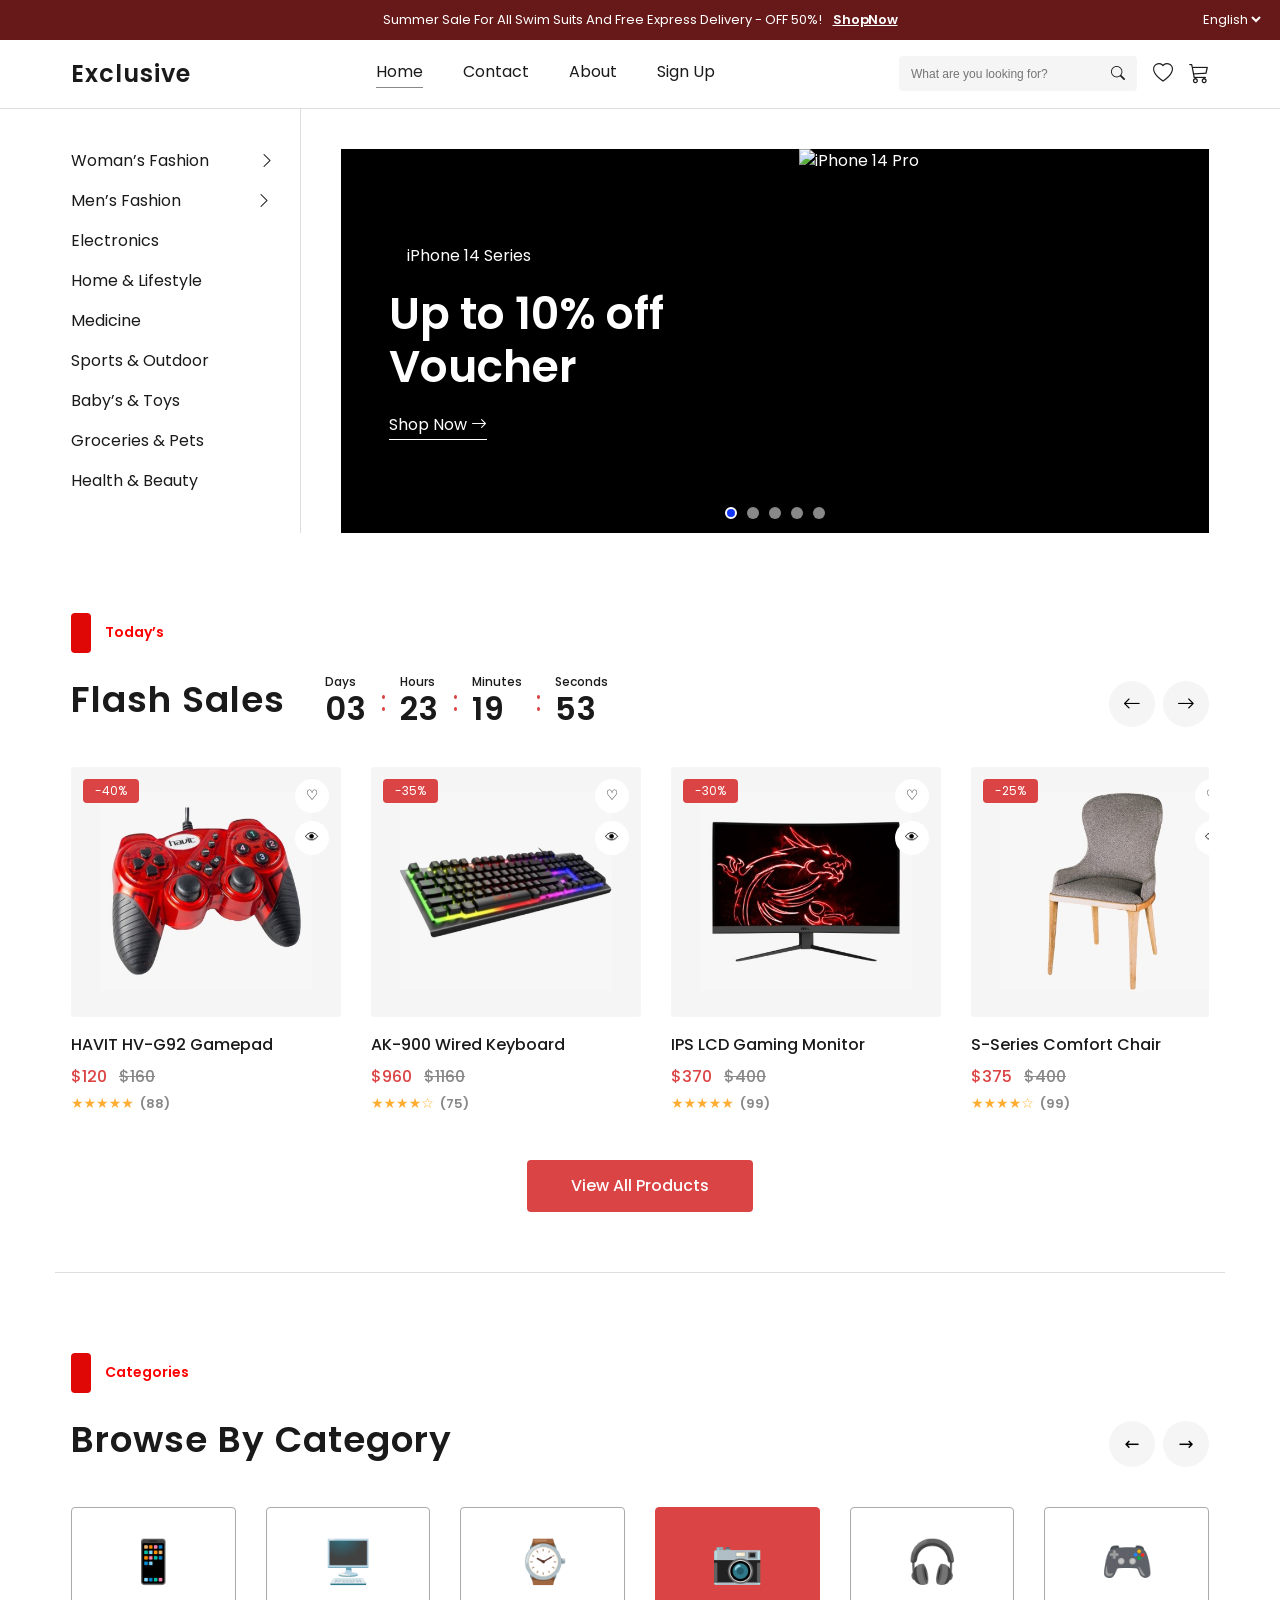
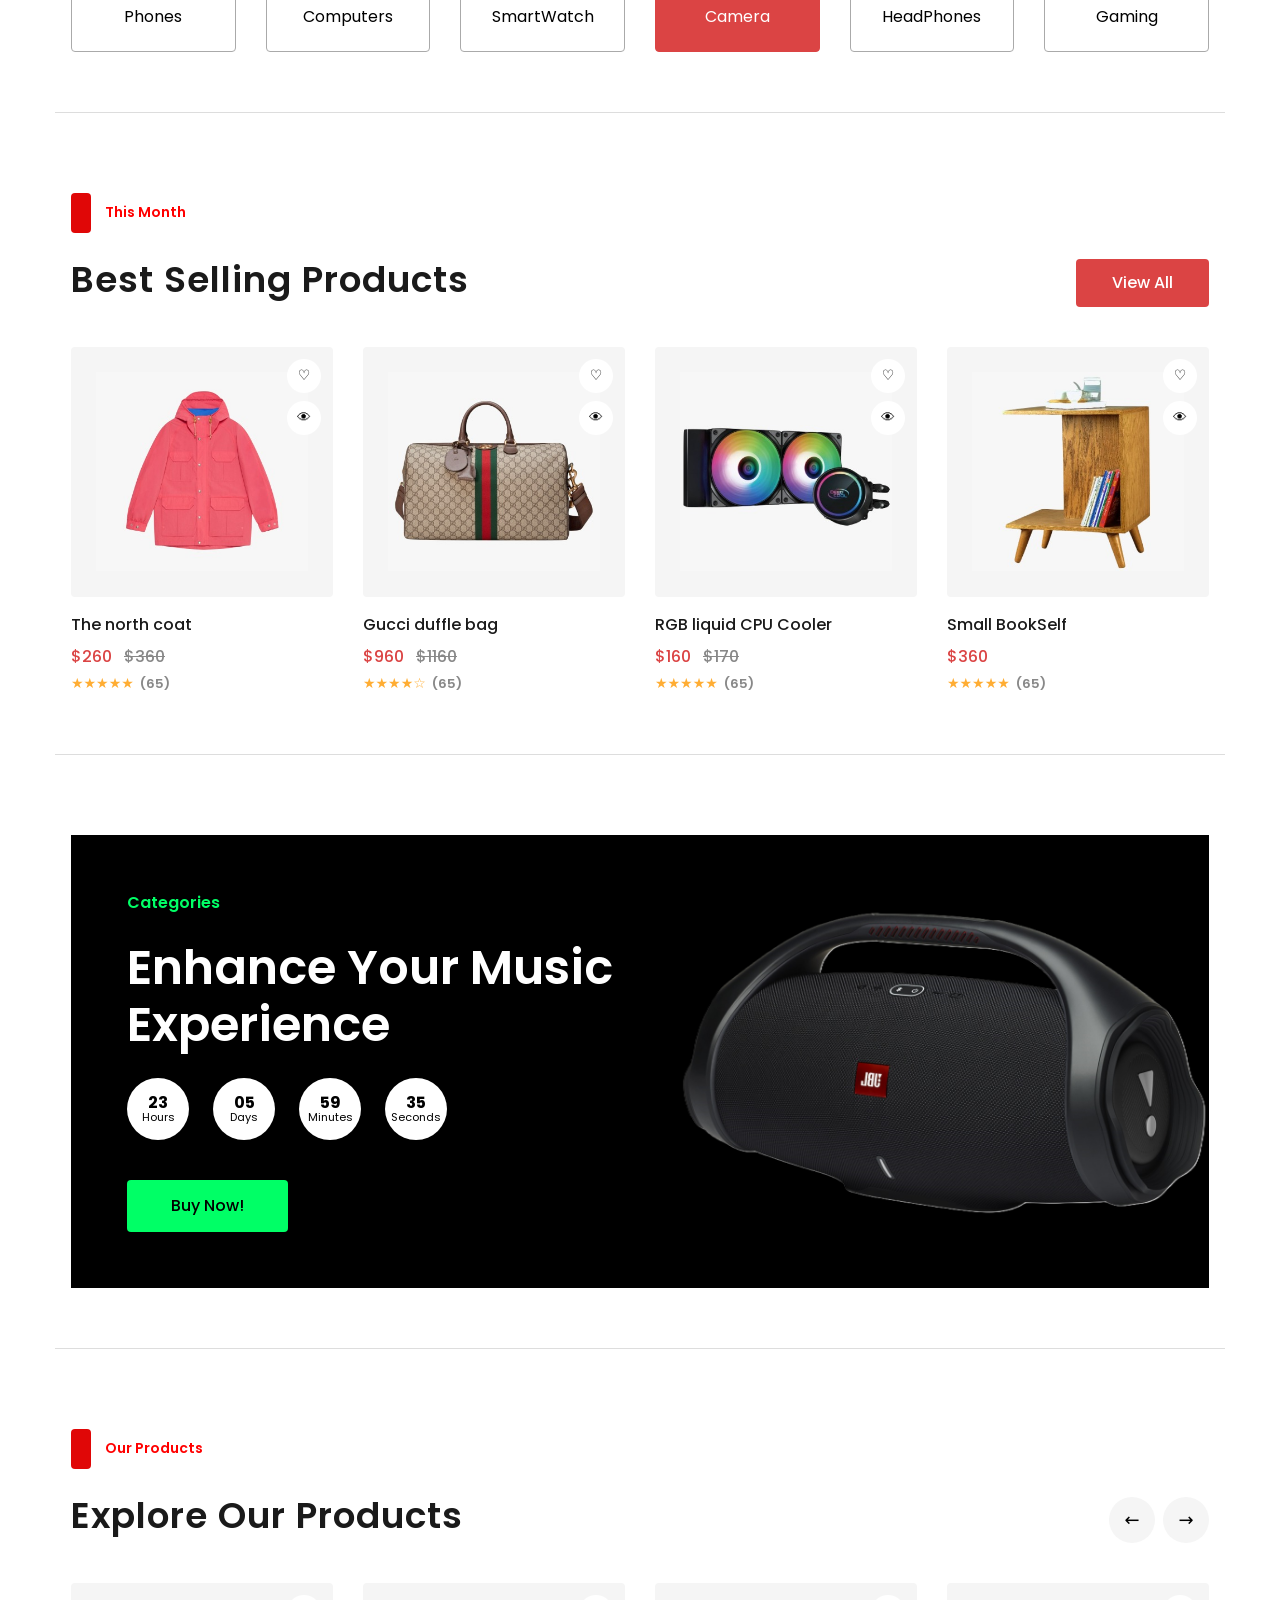
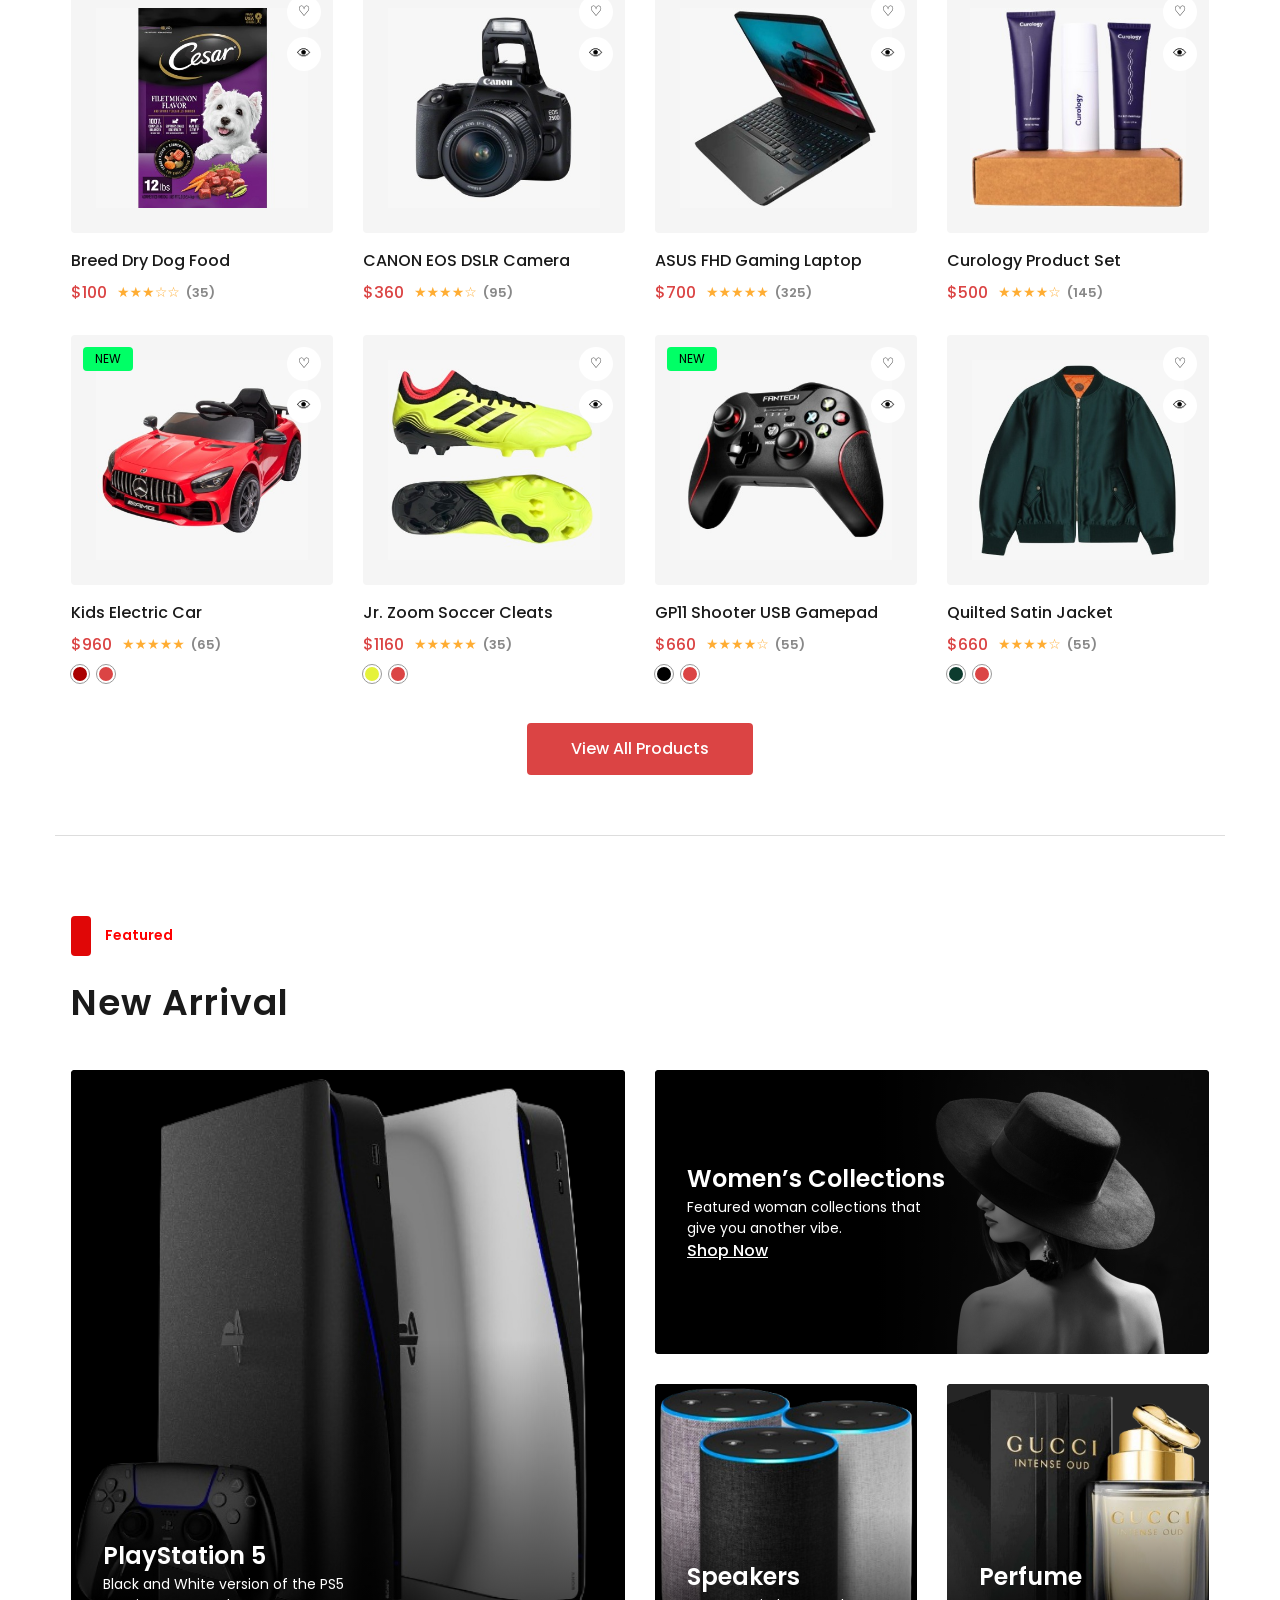
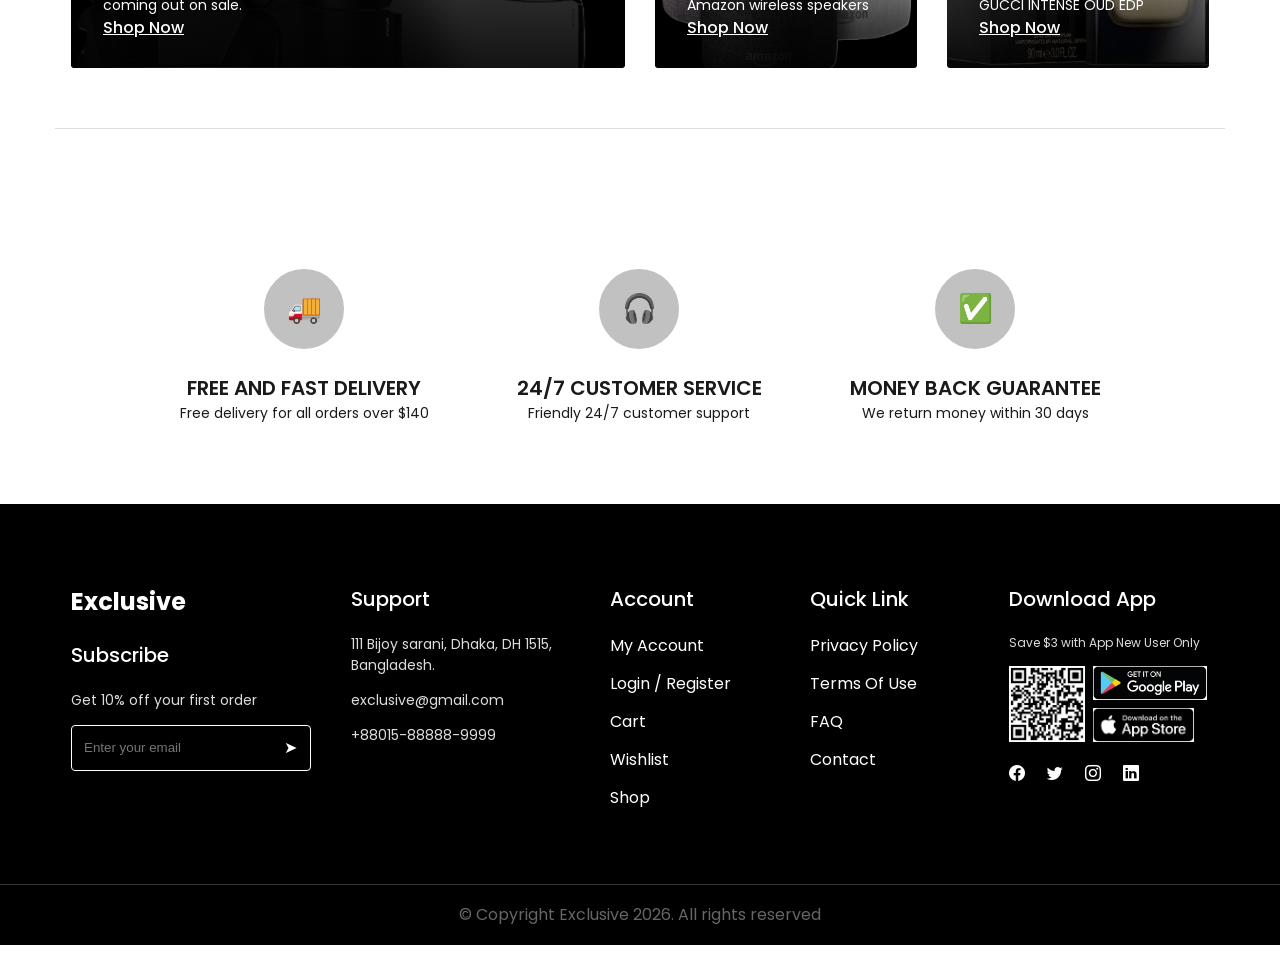
==== figma.html @ 84c93892 "Add Figma website" ====
<!DOCTYPE html>
<html lang="en">
<head>
  <meta charset="UTF-8">
  <meta name="viewport" content="width=device-width, initial-scale=1">
  <title>Exclusive | Home</title>
  <link rel="preconnect" href="https://fonts.googleapis.com">
  <link href="https://fonts.googleapis.com/css2?family=Poppins:wght@400;500;600&display=swap" rel="stylesheet">
  <link rel="stylesheet" href="figma.css">
  
</head>
<body>

  <!-- Top bar -->
  <div class="topbar">
    <p>Summer Sale For All Swim Suits And Free Express Delivery - OFF 50%! <a href="#">Shop Now</a></p>
    <select aria-label="Language"><option>English</option><option>French</option></select>
  </div>

  <!-- Header -->
  <header class="header">
    <div class="container header_inner">
      <a href="#" class="logo">Exclusive</a>
      <button class="menu-btn" id="menuBtn" aria-label="Toggle menu" aria-expanded="false">☰</button>
      <nav class="nav" id="nav">
        <a href="#" class="active">Home</a>
        <a href="#">Contact</a>
        <a href="#">About</a>
        <a href="figmasign.html">Sign Up</a>
      </nav>
      <div class="header-tools">
        <form class="search" onsubmit="return false">
          <input type="text" placeholder="What are you looking for?" aria-label="Search">
          <i class="bi bi-search search_button"></i>
        </form>
        <a href="#" aria-label="Wishlist"><i class="bi bi-heart bit"></i></a>
        <a href="#" aria-label="Cart"><i class="bi bi-cart3"></i></a>
      </div>
    </div>
  </header>

  <main>
    <!-- Hero -->
    <section class="container hero">
      <ul class="side-cats">
        <li><a href="#" class="woman"> 
            <div class="woman_t">Woman’s Fashion</div>
            <i class="bi bi-chevron-right woman_icon"></i>
        </a></li>
        <li><a href="#" class="man"> 
            <div class="man_t">Men’s Fashion</div>
            <i class="bi bi-chevron-right man_icon"></i>
        </a></li>
        <li><a href="#">Electronics</a></li>
        <li><a href="#">Home &amp; Lifestyle</a></li>
        <li><a href="#">Medicine</a></li>
        <li><a href="#">Sports &amp; Outdoor</a></li>
        <li><a href="#">Baby’s &amp; Toys</a></li>
        <li><a href="#">Groceries &amp; Pets</a></li>
        <li><a href="#">Health &amp; Beauty</a></li>
      </ul>
      <div class="banner">
        <div class="banner-text">
          <p class="banner-brand">
            <img class="apple" src="uberapples.jpg" alt=""> iPhone 14 Series
        </p>
          <h1>Up to 10% off Voucher</h1>
          <a href="#" class="link-arrow">Shop Now 
            <i class="bi bi-arrow-right"></i>
          </a>
        </div>
        <img class="banner-img" src="14pro.png" alt="iPhone 14 Pro">
        <div class="dots" id="dots"><span class="on"></span><span></span><span></span><span></span><span></span></div>
      </div>
    </section>

    <!-- Flash sales -->
    <section class="container section">
      <div class="label"><i></i>Today’s</div>
      <div class="section-head">
        <h2>Flash Sales</h2>
        <div class="timer" id="timer">
          <div><small>Days</small><b id="d">03</b></div><span>:</span>
          <div><small>Hours</small><b id="h">23</b></div><span>:</span>
          <div><small>Minutes</small><b id="m">19</b></div><span>:</span>
          <div><small>Seconds</small><b id="s">56</b></div>
        </div>
        <div class="arrows">
            <button class="arrow" data-scroll="flash" data-dir="-1" aria-label="Previous"><i class="bi bi-arrow-left"></i></button>
            <button class="arrow" data-scroll="flash" data-dir="1" aria-label="Next"><i class="bi bi-arrow-right"></i></button>
        </div>
      </div>
      <div class="row-scroll" id="flash"></div>
      <div class="center"><a href="#" class="btn">View All Products</a></div>
    </section>

    <!-- Categories -->
    <section class="container section">
      <div class="label"><i></i>Categories</div>
      <div class="section-head">
        <h2>Browse By Category</h2>
        <div class="arrows"><button class="arrow" aria-label="Previous">←</button><button class="arrow" aria-label="Next">→</button></div>
      </div>
      <div class="cats" id="cats"></div>
    </section>

    <!-- Best selling -->
    <section class="container section">
      <div class="label"><i></i>This Month</div>
      <div class="section-head">
        <h2>Best Selling Products</h2>
        <a href="#" class="btn small">View All</a>
      </div>
      <div class="grid4" id="best"></div>
    </section>

    <!-- Music banner -->
    <section class="container section">
      <div class="music">
        <div>
          <p class="green">Categories</p>
          <h2>Enhance Your Music Experience</h2>
          <div class="count" id="mcount">
            <div><b>23</b><small>Hours</small></div>
            <div><b>05</b><small>Days</small></div>
            <div><b>59</b><small>Minutes</small></div>
            <div><b>35</b><small>Seconds</small></div>
          </div>
          <a href="#" class="btn green-btn">Buy Now!</a>
        </div>
        <img class="music-img" src="assets/jbl.png" alt="JBL speaker">
      </div>
    </section>

    <!-- Explore -->
    <section class="container section">
      <div class="label"><i></i>Our Products</div>
      <div class="section-head">
        <h2>Explore Our Products</h2>
        <div class="arrows"><button class="arrow" aria-label="Previous">←</button><button class="arrow" aria-label="Next">→</button></div>
      </div>
      <div class="grid4" id="explore"></div>
      <div class="center"><a href="#" class="btn">View All Products</a></div>
    </section>

    <!-- New arrival -->
    <section class="container section">
      <div class="label"><i></i>Featured</div>
      <div class="section-head"><h2>New Arrival</h2></div>
      <div class="arrival">
        <article class="tile big"><img src="assets/ps4.png" alt=""><div><h3>PlayStation 5</h3><p>Black and White version of the PS5 coming out on sale.</p><a href="#">Shop Now</a></div></article>
        <article class="tile wide"><img src="assets/woman.png" alt=""><div><h3>Women’s Collections</h3><p>Featured woman collections that give you another vibe.</p><a href="#">Shop Now</a></div></article>
        <article class="tile"><img src="assets/speakers.png" alt=""><div><h3>Speakers</h3><p>Amazon wireless speakers</p><a href="#">Shop Now</a></div></article>
        <article class="tile"><img src="assets/perf.png" alt=""><div><h3>Perfume</h3><p>GUCCI INTENSE OUD EDP</p><a href="#">Shop Now</a></div></article>
      </div>
    </section>

    <!-- Services -->
    <section class="container services">
      <div><span>🚚</span><h4>FREE AND FAST DELIVERY</h4><p>Free delivery for all orders over $140</p></div>
      <div><span>🎧</span><h4>24/7 CUSTOMER SERVICE</h4><p>Friendly 24/7 customer support</p></div>
      <div><span>✅</span><h4>MONEY BACK GUARANTEE</h4><p>We return money within 30 days</p></div>
    </section>
  </main>

  <!-- Footer -->
  <footer class="footer">
    <div class="container foot-grid">
      <div>
        <h3>Exclusive</h3>
        <h4>Subscribe</h4><p class="muted">Get 10% off your first order</p>
        <form onsubmit="return false" class="sub"><input type="email" placeholder="Enter your email" aria-label="Email"><button aria-label="Subscribe">➤</button></form></div>
      <div><h4>Support</h4><p class="muted">111 Bijoy sarani, Dhaka, DH 1515, Bangladesh.</p><p class="muted">exclusive@gmail.com</p><p class="muted">+88015-88888-9999</p></div>
      <div><h4>Account</h4><a href="#">My Account</a><a href="#">Login / Register</a><a href="#">Cart</a><a href="#">Wishlist</a><a href="#">Shop</a></div>
      <div><h4>Quick Link</h4><a href="#">Privacy Policy</a><a href="#">Terms Of Use</a><a href="#">FAQ</a><a href="#">Contact</a></div>
      <div>
        <h4>Download App</h4><p class="muted tiny">Save $3 with App New User Only</p>
        <div class="apps">
          <img src="assets/qrcode.png" alt="QR code">
        <div>
          <img src="assets/google.png" alt="Get it on Google Play">
          <img src="assets/apple.png" alt="Download on the App Store">
        </div>
      </div> 
      <div class="social"><a href="#" aria-label="Facebook"><i class="bi bi-facebook"></i></a>
        <a href="#" aria-label="Twitter"><i class="bi bi-twitter"></i></a>
        <a href="#" aria-label="Instagram"><i class="bi bi-instagram"></i></a>
        <a href="#" aria-label="LinkedIn"><i class="bi bi-linkedin"></i></a></div></div>
    </div>
    <p class="copy">© Copyright Exclusive 2026. All rights reserved</p>
  </footer>

  <script src="figma.js"></script>
</body>
</html>
---- figma.css ----
@import url("https://cdn.jsdelivr.net/npm/bootstrap-icons@1.13.1/font/bootstrap-icons.min.css");

:root {
  --red: #db4444;
  --black: #000;
  --text: #1a1a1a;
  --grey: #f5f5f5;
  --green: #00ff66;
  --max: 1170px;
}
* { box-sizing: border-box; margin: 0; padding: 0; }
body { font-family: "Poppins", system-ui, sans-serif; 
    color: var(--text); 
    line-height: 1.5; }
a { color: inherit;
     text-decoration: none; }
ul { list-style: none; }
button { font: inherit; cursor: pointer; }
.container { width: 100%; 
    max-width: var(--max);
     margin: 0 auto; 
     padding: 0 16px; }
.center { text-align: center;
     margin-top: 40px; }
:focus-visible { outline: 2px solid var(--red); outline-offset: 2px; }

/* Top bar */
.topbar { background-color: rgb(103, 25, 25);
     color: #fff; 
     font-size: 13px;
      display: flex; 
      justify-content: center; 
      align-items: center; 
      gap: 24px; 
      padding: 10px 16px;
       position: relative; 
    }
.topbar a { font-weight: 550;
     text-decoration: underline;
      margin-left: 8px; 
      word-spacing: -4px;
    }
.topbar select { background: transparent; 
    color: #fff; border: 0;
     font: inherit; 
     position: absolute; 
     right: 16px; 
    }
.topbar select option {
     color: #000;
     }

/* Header */
.header { border-bottom: 1px solid #ddd; 
    position: sticky;
     top: 0; 
     background: #fff; 
     z-index: 20; 
    }

.header_inner { display: flex; 
    align-items: center; 
    gap: 24px;
     padding-top: 16px;
      padding-bottom: 16px; 
    }
.logo { font-size: 24px; 
    font-weight: 600;
     letter-spacing: 1px; 
    }

.nav { display: flex;
     gap: 40px; 
     margin: 0 auto; 
    }
.nav a { padding-bottom: 3px;
     border-bottom: 1px solid transparent; 
    }
.nav a.active, .nav a:hover { border-color: #888; }

.header-tools { 
    display: flex;
     align-items: center; 
     gap: 16px;
      font-size: 20px; 
    }
.search { 
    display: flex; 
    background: var(--grey);
     border-radius: 4px;
      padding: 7px 12px; 
    }
.search input { 
    background: transparent;
     border: 0; 
     outline: 0; 
     font-size: 12px; 
     width: 200px;
     }
.search_button { 
    background: none; 
    border: 0; 
    font-size: 14px;
 }
 .bit:hover{
 color:#c33
 }
.menu-btn { 
    display: none;
     background: none;
      border: 0; 
      font-size: 26px; 
      margin-left: auto;
     }

/* Hero */
.hero { 
    display: grid;
     grid-template-columns: 230px 1fr; 
     gap: 40px; 
    }
.side-cats { 
    padding: 40px 0;
     border-right: 1px solid #ddd; 
     display: grid; 
     gap: 16px; 
     align-content: start;
     }
.side-cats a:hover {
     color: var(--red);
    }
.woman{
    display :flex;
    gap: 50px;
}
.man{
    display :flex;
    gap: 75px;
}
.woman_icon{
    font-weight: bolder;
}
.man_icon{
    font-weight: bolder;
}
.banner { 
    margin-top: 40px; 
    background-color: black; 
    color: #fff; 
    display: grid; 
    grid-template-columns: 1fr 1fr; 
    align-items: center; 
    position: relative; 
    min-height: 344px;
     padding: 0 48px; 
     overflow: hidden; 
    }
.banner h1 { 
    font-size: 44px;
     line-height: 1.2;
      font-weight: 600;
       margin: 20px 0;
     }
.banner-brand { 
    font-size: 16px; 
}
.link-arrow {
     border-bottom: 1px solid #fff; 
    padding-bottom: 3px; 
}
.dots { 
    position: absolute; 
    bottom: 14px; 
    left: 50%;
    transform: translateX(-50%);
    display: flex;
    gap: 10px;
     }
.dots span { 
    width: 12px;
    height: 12px;
    border-radius: 50%;
    background: #888; 
    }
.dots span.on { background-color: rgb(20, 54, 246); border: 2px solid #fff; }

/* Sections */
.section { 
    margin-top: 80px;
     padding-bottom: 60px;
      border-bottom: 1px solid #ddd; 
    }
.section:last-of-type { 
    border: 0; 
}
.label { 
    display: flex; 
    align-items: center;
     gap: 14px; 
     color: red; 
     font-weight: 600; 
     font-size: 14px;
     }
.label i { 
    width: 20px; 
    height: 40px;
    background: rgb(224, 7, 7); 
    border-radius: 4px; 
    display: block; 
}
.section-head { 
    display: flex; 
    align-items: flex-end; 
    gap: 40px; 
    margin: 20px 0 40px; 
    flex-wrap: wrap; 
}
.section-head h2 { 
    font-size: 36px; 
    font-weight: 600; 
    letter-spacing: 1px; 
}
.section-head .arrows, .section-head > .btn { 
    margin-left: auto; 
}
.arrows { 
    display: flex; 
    gap: 8px; 
}
.arrow { 
    width: 46px; 
    height: 46px; 
    border-radius: 50%; 
    border: 0; 
    background: var(--grey); 
    font-size: 18px; 
}
.arrow:hover { 
    background: #e5e5e5; 
}
.btn { 

    display: inline-block; 
    background: var(--red); 
    color: #fff; 
    padding: 14px 44px; 
    border-radius: 4px; 
    font-weight: 500; 
    border: 0; 
}
.btn:hover { 
    background: #c33; 
}
.btn.small { 
    padding: 12px 36px; 
}

/* Timer */
.timer { 
    display: flex; 
    gap: 14px; 
    align-items: flex-end; 
}
.timer div { 
    display: flex; 
    flex-direction: column; 
}
.timer small { 
    font-size: 12px; 
    font-weight: 500; 
}
.timer b { 
    font-size: 32px; 
    line-height: 1.1; 
    letter-spacing: 1px; 
    font-weight: 600; 
}
.timer span { 
    color: var(--red); 
    font-size: 28px; 
    padding-bottom: 4px; 
}

/* Product cards */
.row-scroll { 
    display: flex; 
    gap: 30px; 
    overflow-x: auto; 
    scroll-snap-type: x mandatory; 
    scrollbar-width: none; 
    padding-bottom: 6px; 
}
.music-img
.row-scroll::-webkit-scrollbar { display: none; }
.row-scroll .card { 
    flex: 0 0 270px;
     scroll-snap-align: start; 
     /* background-color: #00d956; */
    }
.grid4 { 
    display: grid; 
    grid-template-columns: repeat(4, 1fr); 
    gap: 30px; 
    
}
.card .img { 
    background: var(--grey); 
    border-radius: 4px; 
    height: 250px; 
    display: grid; 
    place-items: center; 
    font-size: 90px; 
    position: relative; 
    overflow: hidden; }
.badge { 
    position: absolute; 
    top: 12px; 
    left: 12px; 
    background: var(--red); 
    color: #fff; 
    font-size: 12px; 
    padding: 3px 12px; 
    border-radius: 4px; 
}
.badge.new { 
    background: #00ff66; 
    color: #000; 
}
.icons { 
    position: absolute; 
    top: 12px; 
    right: 12px; 
    display: grid; 
    gap: 8px; 
}
.icons button { 
    width: 34px; 
    height: 34px; 
    border-radius: 50%; 
    border: 0; 
    background: #fff; 
    font-size: 14px; 
}
.add { 
    position: absolute; 
    left: 0; 
    right: 0; 
    bottom: 0; 
    background: var(--black); 
    color: #fff; 
    border: 0; 
    padding: 9px; 
    font-size: 14px; 
    transform: translateY(100%); 
    transition: transform .2s; 
}
.card .img:hover .add, .card .img:focus-within .add { transform: none; }
.card h3 { 
    font-size: 16px; 
    font-weight: 500; 
    margin: 16px 0 8px; 
}
.price { 
    color: var(--red); 
    font-weight: 500; 
}
.price s { 
    color: #888; 
    margin-left: 12px; 
}
.stars { 
    color: #ffad33; 
    font-size: 14px; 
    margin-top: 4px; 
}
.stars em { 
    color: #888; 
    font-style: normal; 
    font-size: 13px; 
    margin-left: 6px; 
    font-weight: 600; 
}
.card .img img { 
    max-width: 88%; 
    max-height: 80%; 
    object-fit: contain; 
}
.meta { 
    display: flex; 
    flex-direction: column; 
    gap: 4px; 
}
.meta.inline { 
    flex-direction: row; 
    align-items: center; 
    gap: 10px; 
    flex-wrap: wrap; }
.meta .stars { 
    margin: 0; 
}
.sw { 
    display: flex; 
    gap: 8px; 
    margin-top: 8px; 
}
.sw i { 
    width: 18px; 
    height: 18px; 
    border-radius: 50%; 
    border: 2px solid #fff; 
    outline: 1px solid #999; 
}

/* Categories */
.cats { display: grid; grid-template-columns: repeat(6, 1fr); gap: 30px; }
.cat { border: 1px solid #aaa; border-radius: 4px; height: 145px; display: flex; flex-direction: column; align-items: center; justify-content: center; gap: 12px; background: #fff; font-size: 16px; transition: .2s; }
.cat span { font-size: 42px; }
.cat:hover, .cat.on { background: var(--red); color: #fff; border-color: var(--red); }

/* Hero + music images */
.apple { 
    height: 75px;
     vertical-align: middle;
      margin-right: 14px;
     }
.banner-img { 
    width: 100%; 
    height: 100%; 
    object-fit: contain; 
    object-position: right; }
.banner { padding-right: 0; }

/* Music banner */
.music { background: var(--black); color: #fff; display: grid; grid-template-columns: 1fr 1fr; align-items: center; padding: 0 0 0 56px; gap: 24px; overflow: hidden; }
.music > div:first-child { padding: 56px 0; }
.green { color: var(--green); font-weight: 600; }
.music h2 { font-size: 48px; line-height: 1.2; font-weight: 600; margin: 24px 0; }
.count { display: flex; gap: 24px; margin-bottom: 40px; flex-wrap: wrap; }
.count div { background: #fff; color: #000; width: 62px; height: 62px; border-radius: 50%; display: grid; place-content: center; text-align: center; line-height: 1.1; }
.count b { font-size: 16px; }
.count small { font-size: 11px; }
.green-btn { background: var(--green); color: #000; }
.green-btn:hover { background: #00d956; }
.music-img { 
    width: 100%; 
    height: 100%; 
    max-height: 340px; 
    object-fit: contain; 
    object-position: right; 
    background-color: black; 
}

/* New arrival */
.arrival { display: grid; grid-template-columns: repeat(4, 1fr); grid-template-rows: 284px 284px; gap: 30px; }
.tile { 
    background: var(--black); 
    color: #fff; 
    padding: 28px 32px; 
    display: flex; 
    flex-direction: column; 
    justify-content: flex-end; 
    gap: 12px; 
    position: relative; 
    overflow: hidden; 
    border-radius: 4px; 
}
.tile.big { grid-column: 1 / 3; grid-row: 1 / 3; }
.tile.wide { grid-column: 3 / 5; background: #0d0d0d; justify-content: center; }
.tile > img { position: absolute; inset: 0; width: 100%; height: 100%; object-fit: cover; object-position: top center; }
.tile::after { content: ""; position: absolute; inset: 0; background: linear-gradient(transparent 45%, rgba(0,0,0,.85)); }
.tile > div { position: relative; z-index: 1; }
.tile.wide > img { left: auto; right: 0; width: 60%; object-position: right; }
.tile.wide::after { background: linear-gradient(90deg, #000 40%, transparent 85%); }
.tile h3 { font-size: 24px; font-weight: 600; }
.tile p { font-size: 14px; max-width: 250px; }
.tile a { text-decoration: underline; font-weight: 500; }

/* Services */
.services { display: flex; justify-content: center; gap: 88px; margin: 140px auto 80px; text-align: center; flex-wrap: wrap; }
.services span { display: grid; place-items: center; width: 80px; height: 80px; border-radius: 50%; background: #c1c1c1; margin: 0 auto 24px; font-size: 28px; border: 8px solid #c1c1c1; }
.services h4 { font-size: 20px; font-weight: 600; }
.services p { font-size: 14px; }

/* Footer */
.footer { background: var(--black); color: #fff; padding-top: 80px; }
.foot-grid { display: grid; grid-template-columns: 1.2fr 1.1fr .8fr .8fr 1fr; gap: 40px; padding-bottom: 60px; }
.footer h3 { font-size: 24px; margin-bottom: 20px; }
.footer h4 { font-size: 20px; margin-bottom: 20px; font-weight: 500; }
.footer a, .footer p { display: block; margin-bottom: 14px; font-size: 16px; }
.footer .muted { color: #ddd; font-size: 14px; }
.tiny { font-size: 12px !important; }
.sub { display: flex; border: 1px solid #fff; border-radius: 4px; padding: 10px 12px; }
.sub input { background: transparent; border: 0; color: #fff; outline: 0; flex: 1; min-width: 0; }
.sub button { background: none; border: 0; color: #fff; }
.apps { display: flex; gap: 8px; margin: 8px 0 20px; }
.apps > img { width: 76px; height: 76px; background: #fff; }
.apps > div { display: grid; gap: 8px; }
.apps > div img { height: 34px; width: auto; }
.social { display: flex; gap: 22px; }
.social a { margin: 0; }
.copy { text-align: center; color: #666; border-top: 1px solid #333; padding: 18px 16px; margin: 0; font-size: 14px; }

/* Tablet */
@media (max-width: 1024px) {
  .grid4 { grid-template-columns: repeat(2, 1fr); }
  .cats { grid-template-columns: repeat(3, 1fr); }
  .hero { grid-template-columns: 190px 1fr; gap: 24px; }
  .banner { padding: 0 0 0 28px; }
  .banner h1 { font-size: 34px; }
  .music h2 { font-size: 36px; }
  .music { padding: 0 24px 0 32px; }
  .foot-grid { grid-template-columns: repeat(2, 1fr); }
  .section-head { gap: 24px; }
}

/* Mobile */
@media (max-width: 768px) {
  .topbar { justify-content: flex-start; font-size: 12px; padding-right: 100px; }
  .menu-btn { display: block; }
  .header-inner { flex-wrap: wrap; gap: 12px; }
  .nav { display: none; flex-direction: column; gap: 14px; width: 100%; order: 3; margin: 0; padding: 8px 0; }
  .nav.open { display: flex; }
  .header-tools { width: 100%; order: 4; }
  .search { flex: 1; }
  .search input { width: 100%; }
  .hero { grid-template-columns: 1fr; gap: 0; }
  .side-cats { display: flex; overflow-x: auto; gap: 20px; padding: 14px 0; border-right: 0; border-bottom: 1px solid #ddd; white-space: nowrap; }
  .banner { margin-top: 20px; grid-template-columns: 1fr; padding: 32px 24px 48px; text-align: center; gap: 12px; }
  .banner h1 { font-size: 28px; margin: 12px 0; }
  .section { margin-top: 56px; padding-bottom: 40px; }
  .section-head h2 { font-size: 26px; }
  .timer b { font-size: 24px; }
  .row-scroll .card { flex-basis: 220px; }
  .card .img { height: 200px; }
  .music { grid-template-columns: 1fr; padding: 36px 24px; text-align: center; }
  .music h2 { font-size: 28px; }
  .count { justify-content: center; gap: 14px; }
  .arrival { grid-template-columns: 1fr; grid-template-rows: none; }
  .tile, .tile.big, .tile.wide { grid-column: auto; grid-row: auto; min-height: 280px; }
  .services { gap: 40px; margin: 80px auto 56px; }
}
@media (max-width: 480px) {
  .grid4 { gap: 14px; }
  .card .img { height: 150px; }
  .card h3 { font-size: 14px; }
  .cats { grid-template-columns: repeat(2, 1fr); gap: 14px; }
  .foot-grid { grid-template-columns: 1fr; }
  .btn { padding: 12px 28px; }
}
@media (prefers-reduced-motion: reduce) { * { transition: none !important; } }
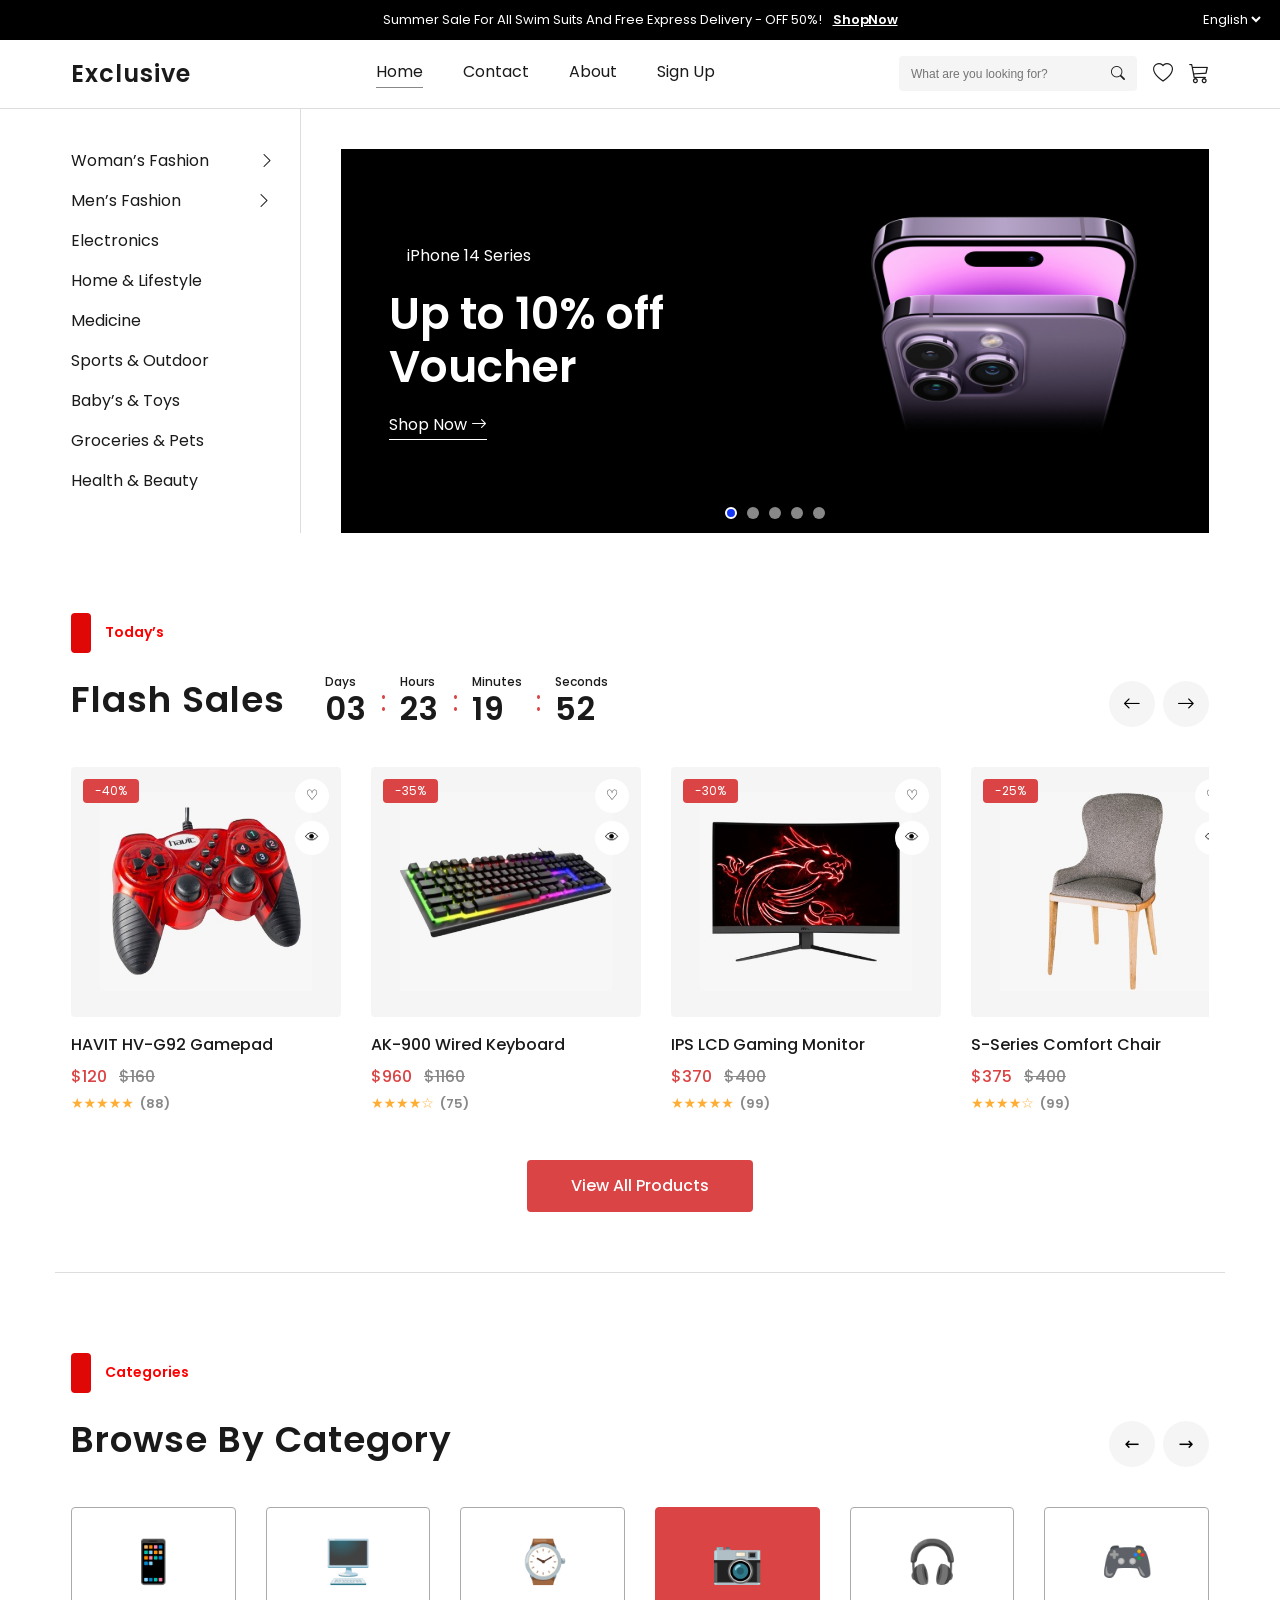
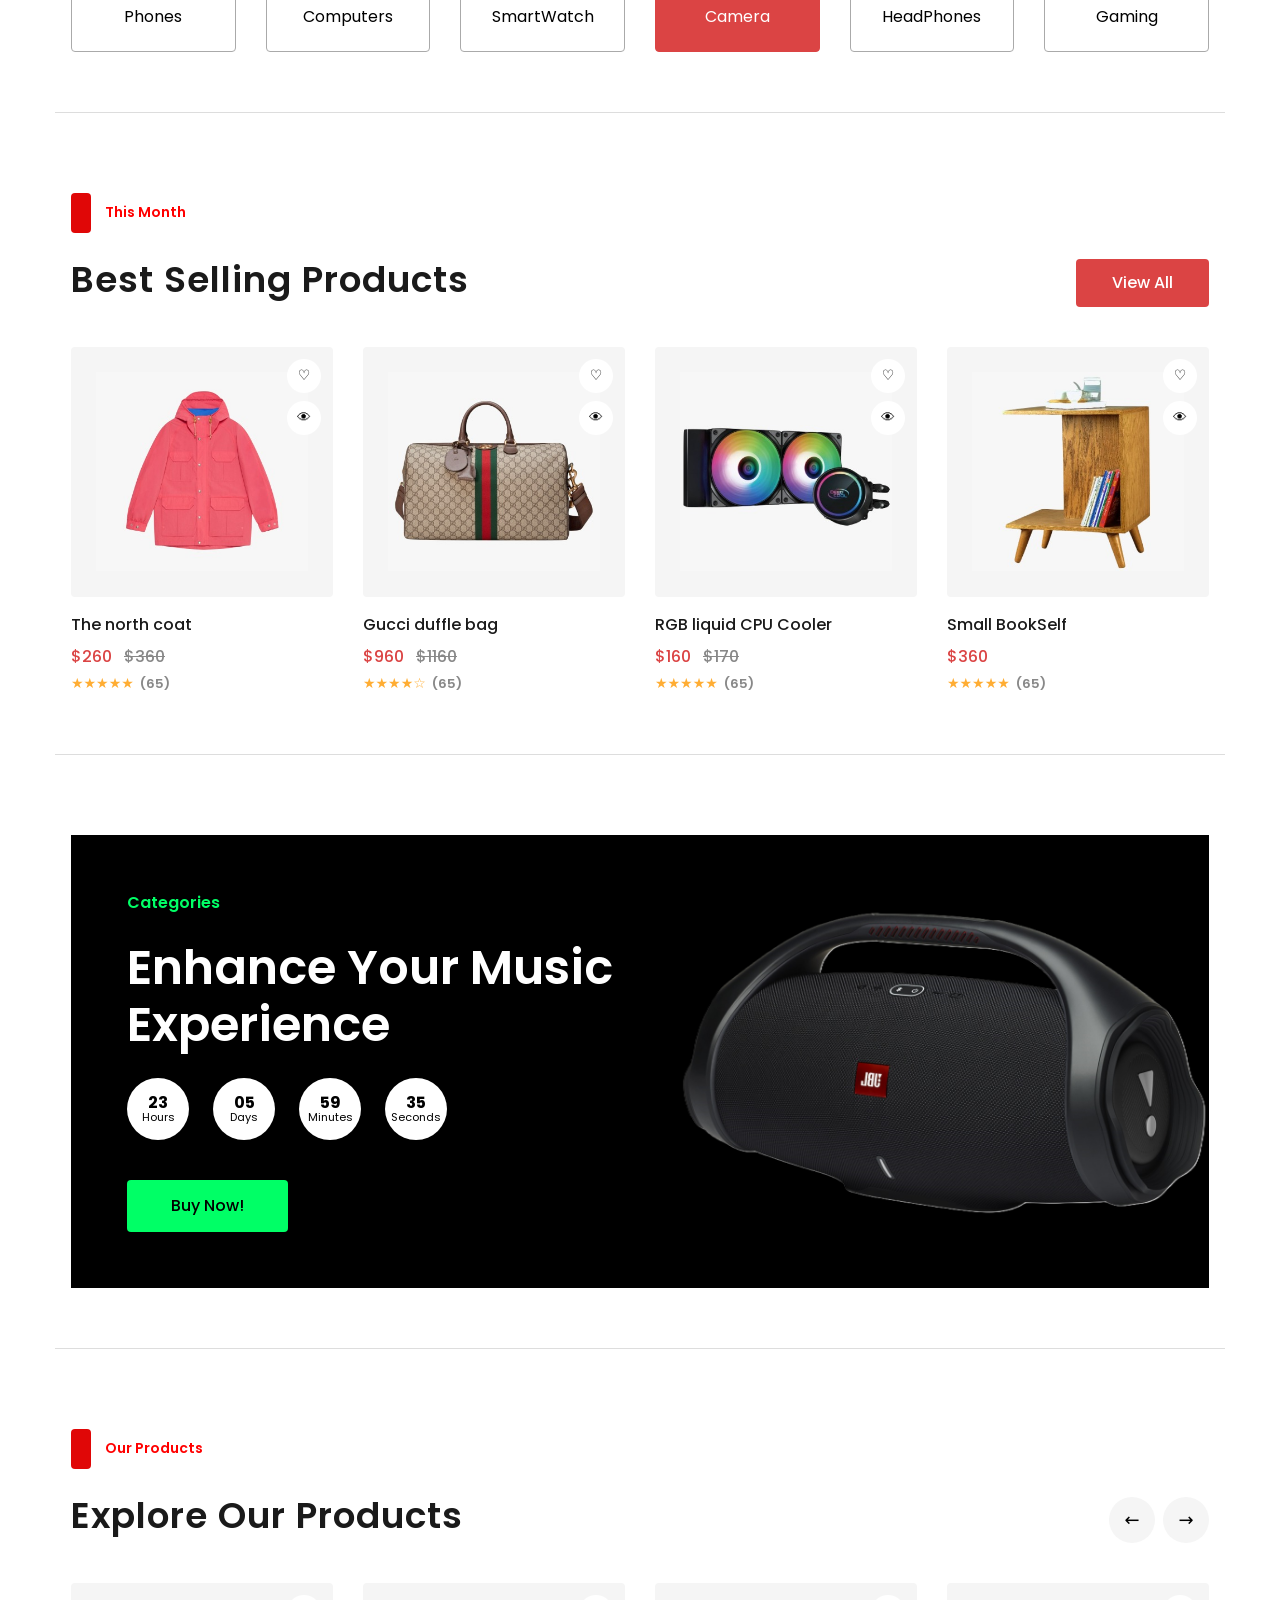
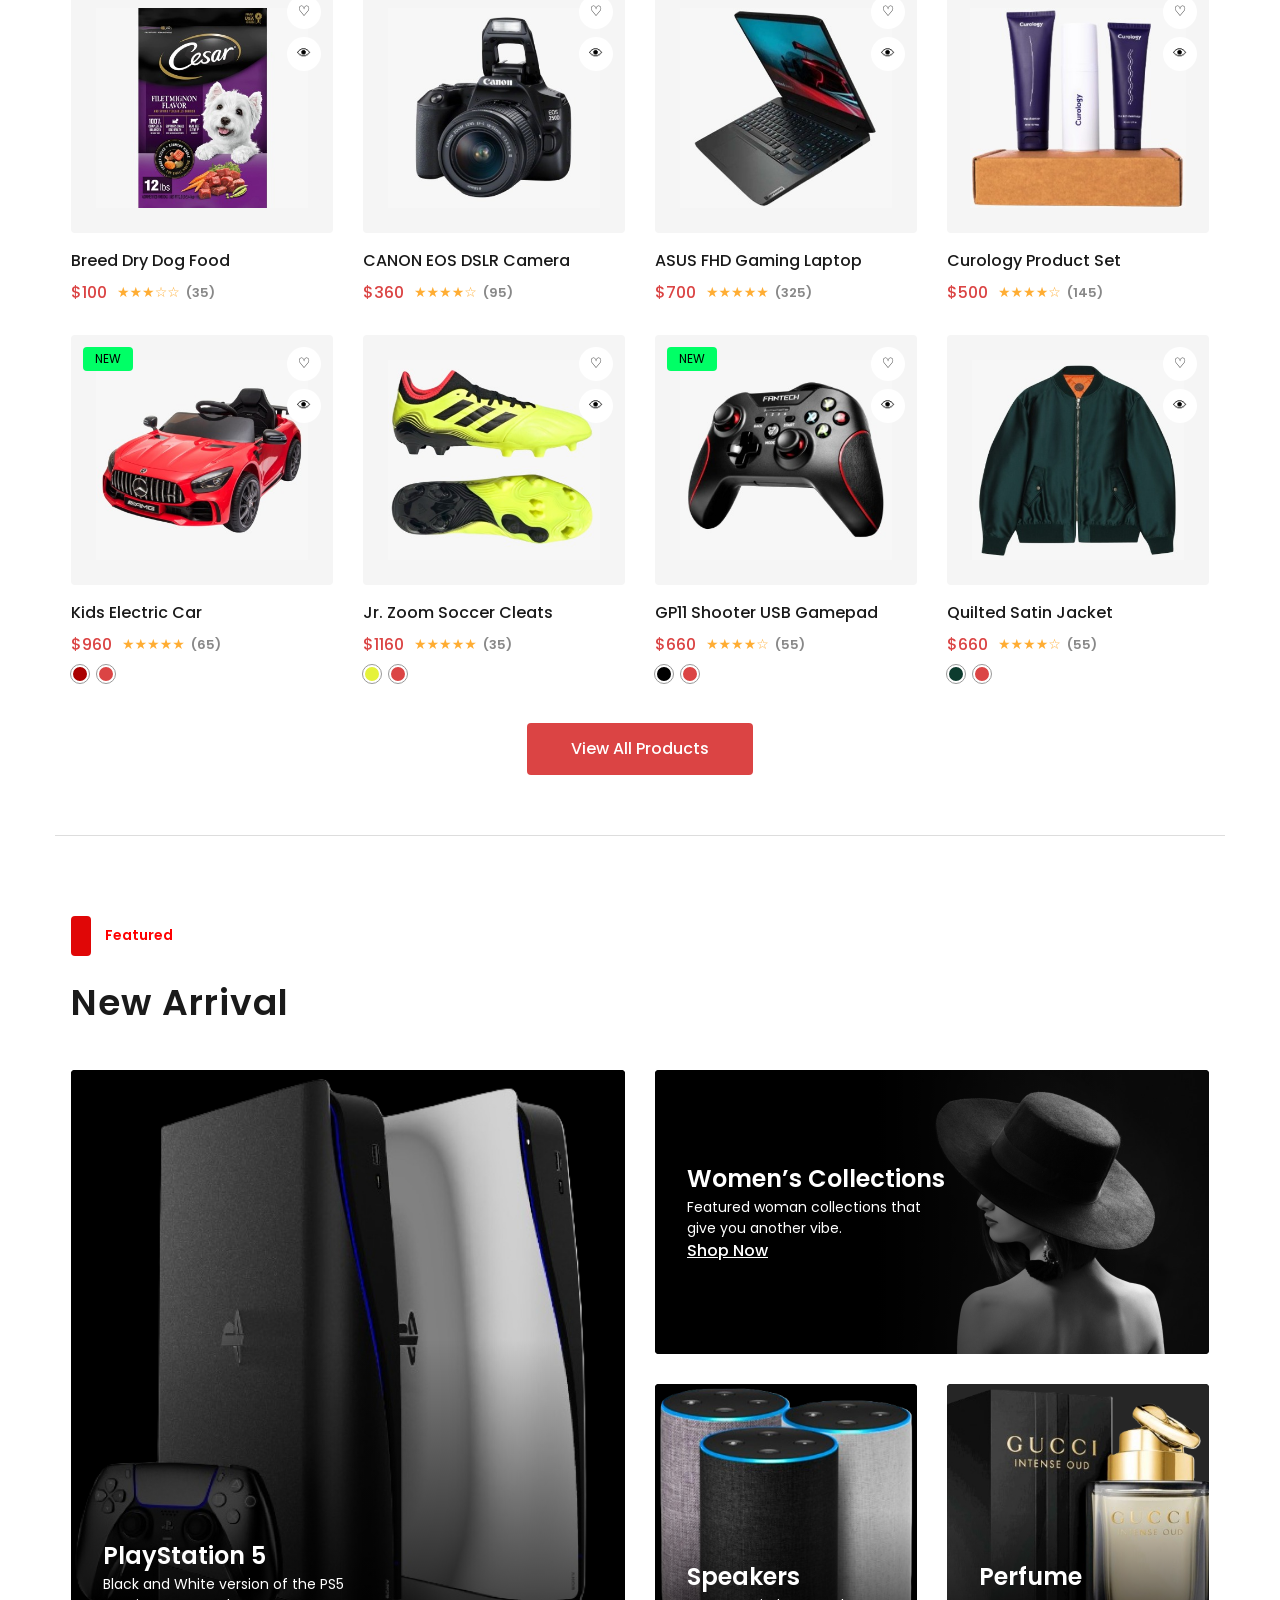
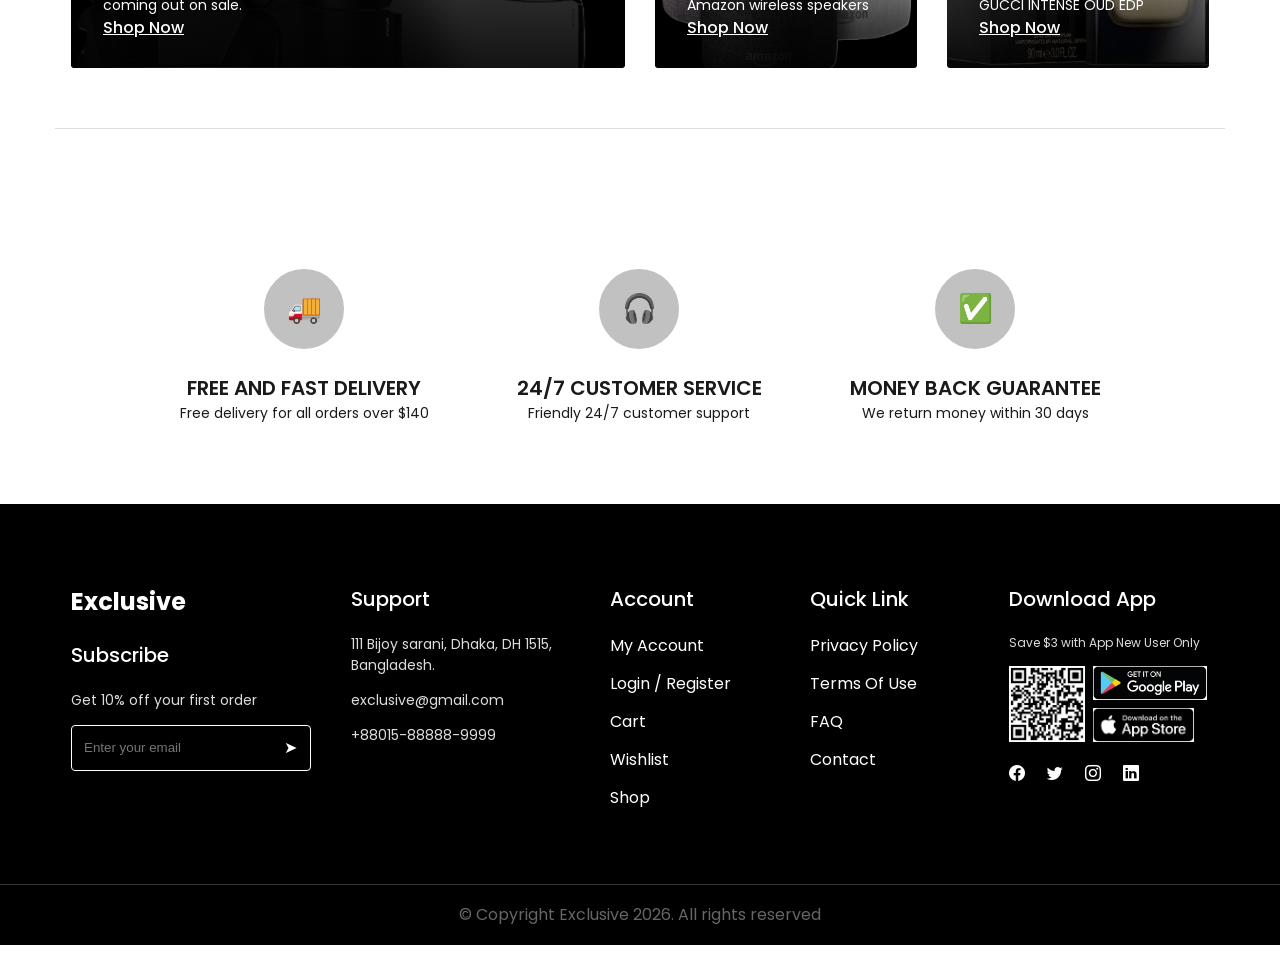
==== commit cd05c1fd: "Update Figma pages" ====
--- a/figma.html
+++ b/figma.html
@@ -24,8 +24,8 @@
       <button class="menu-btn" id="menuBtn" aria-label="Toggle menu" aria-expanded="false">☰</button>
       <nav class="nav" id="nav">
         <a href="#" class="active">Home</a>
-        <a href="#">Contact</a>
-        <a href="#">About</a>
+        <a href="figma404.html">Contact</a>
+        <a href="figma404.html">About</a>
         <a href="figmasign.html">Sign Up</a>
       </nav>
       <div class="header-tools">
@@ -51,13 +51,13 @@
             <div class="man_t">Men’s Fashion</div>
             <i class="bi bi-chevron-right man_icon"></i>
         </a></li>
-        <li><a href="#">Electronics</a></li>
-        <li><a href="#">Home &amp; Lifestyle</a></li>
-        <li><a href="#">Medicine</a></li>
-        <li><a href="#">Sports &amp; Outdoor</a></li>
-        <li><a href="#">Baby’s &amp; Toys</a></li>
-        <li><a href="#">Groceries &amp; Pets</a></li>
-        <li><a href="#">Health &amp; Beauty</a></li>
+        <li><a href="figma404.html">Electronics</a></li>
+        <li><a href="figma404.html">Home &amp; Lifestyle</a></li>
+        <li><a href="figma404.html">Medicine</a></li>
+        <li><a href="figma404.html">Sports &amp; Outdoor</a></li>
+        <li><a href="figma404.html">Baby’s &amp; Toys</a></li>
+        <li><a href="figma404.html">Groceries &amp; Pets</a></li>
+        <li><a href="figma404.html">Health &amp; Beauty</a></li>
       </ul>
       <div class="banner">
         <div class="banner-text">
--- a/figma.css
+++ b/figma.css
@@ -25,7 +25,7 @@
 :focus-visible { outline: 2px solid var(--red); outline-offset: 2px; }
 
 /* Top bar */
-.topbar { background-color: rgb(103, 25, 25);
+.topbar { background-color: black;
      color: #fff; 
      font-size: 13px;
       display: flex; 
@@ -547,4 +547,4 @@
   .foot-grid { grid-template-columns: 1fr; }
   .btn { padding: 12px 28px; }
 }
-@media (prefers-reduced-motion: reduce) { * { transition: none !important; } }+@media (prefers-reduced-motion: reduce) { * { transition: none !important; } }
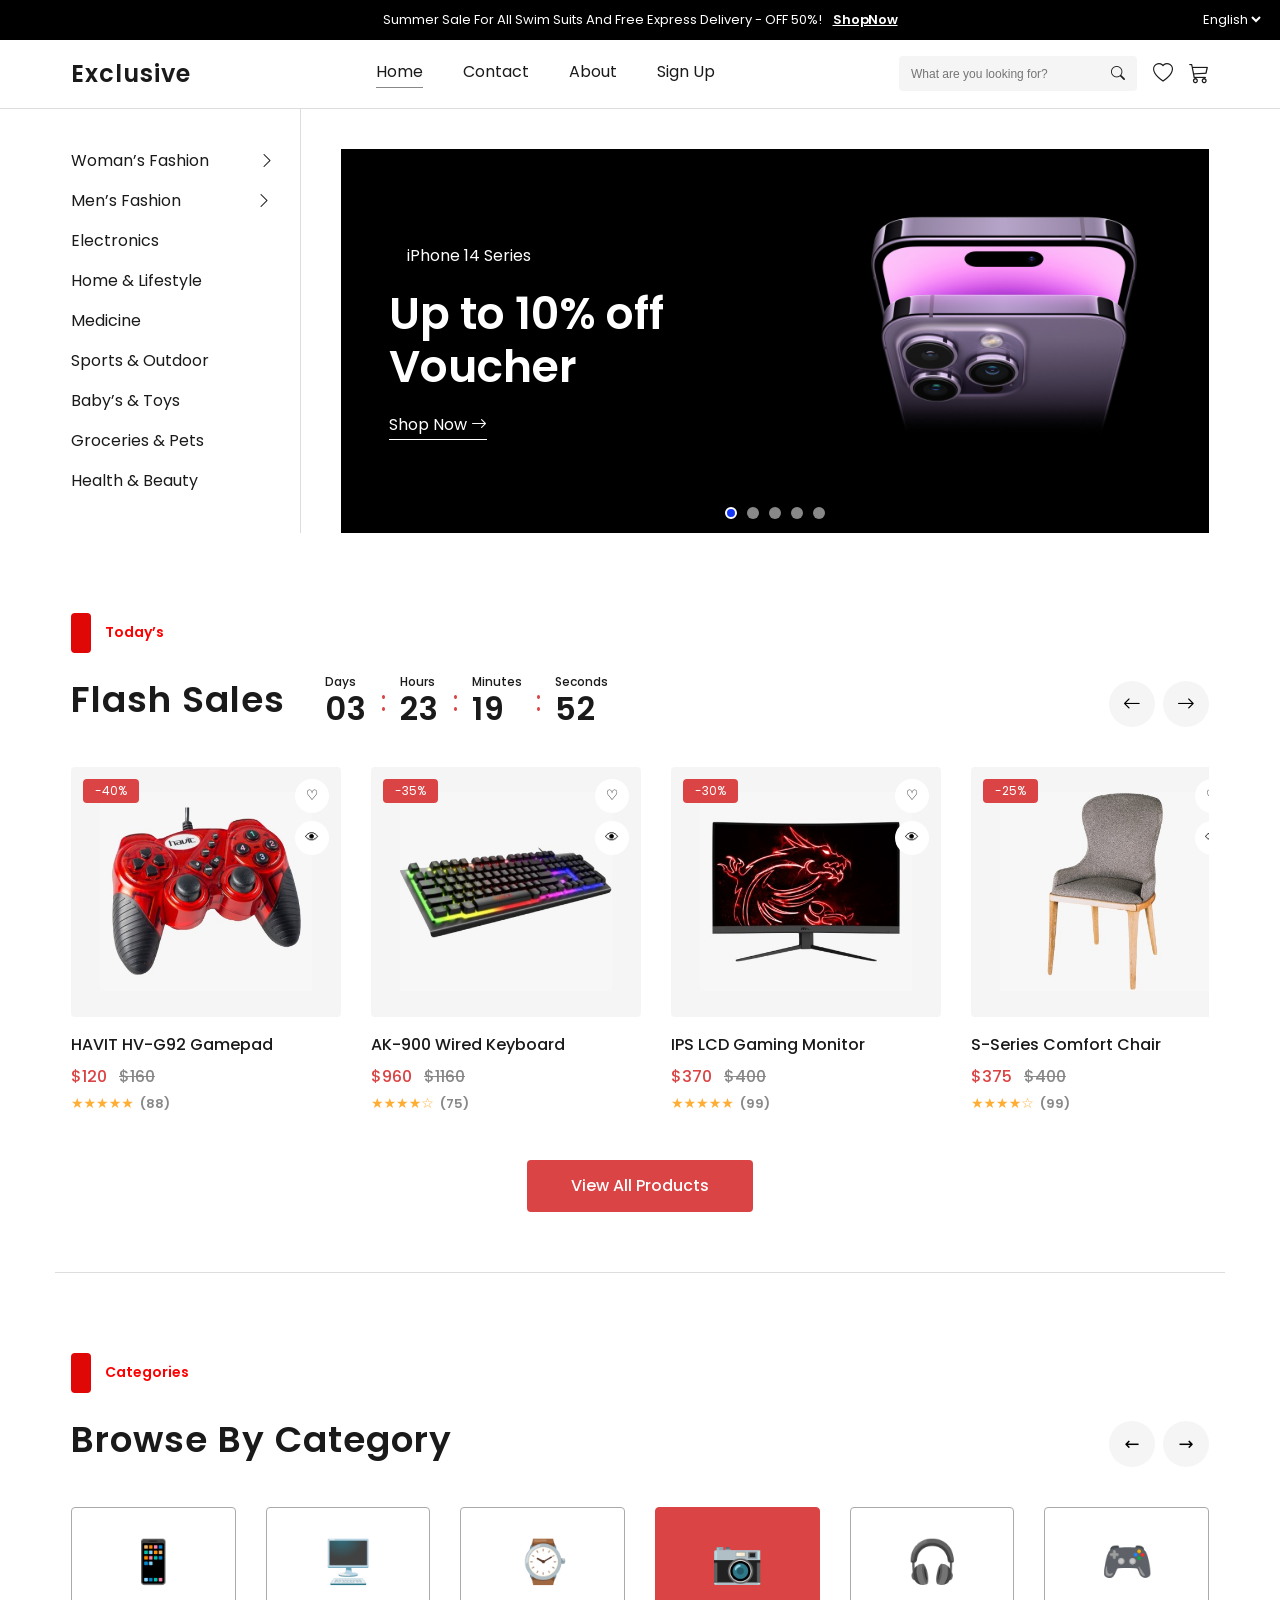
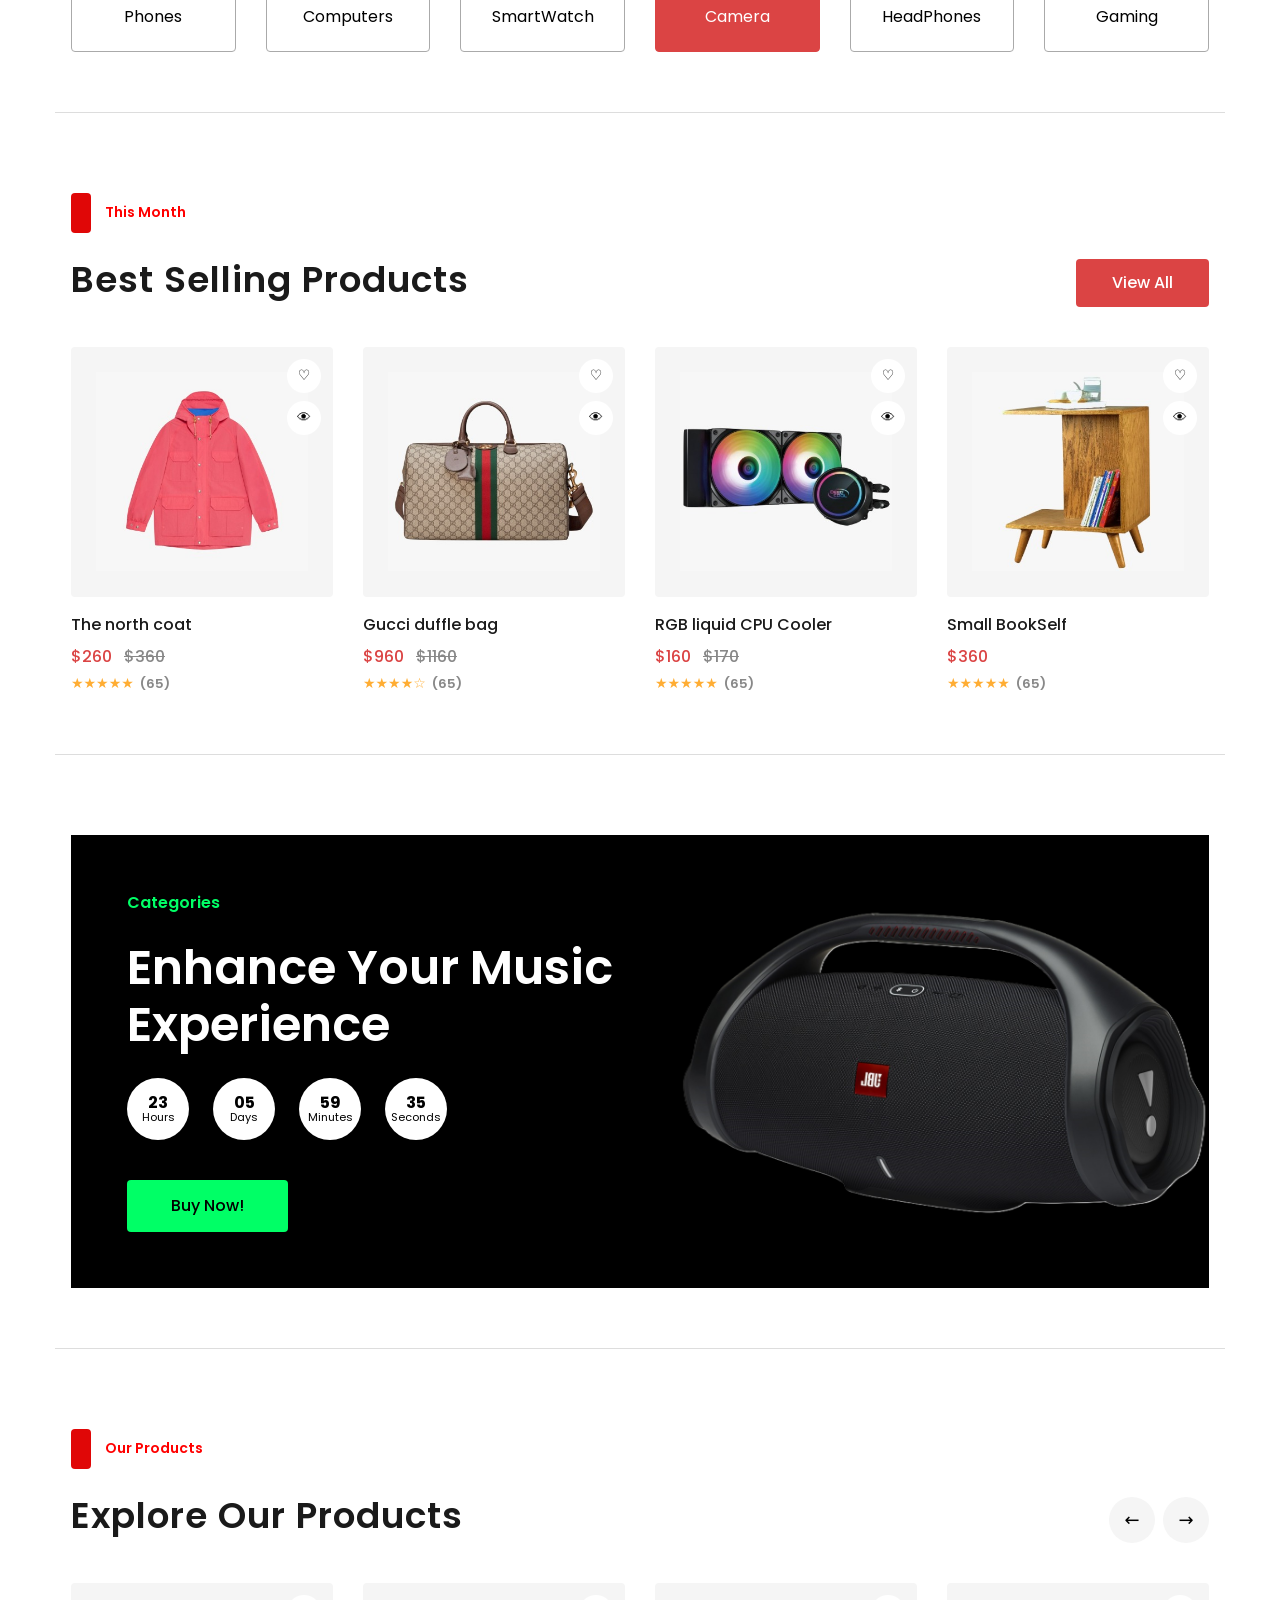
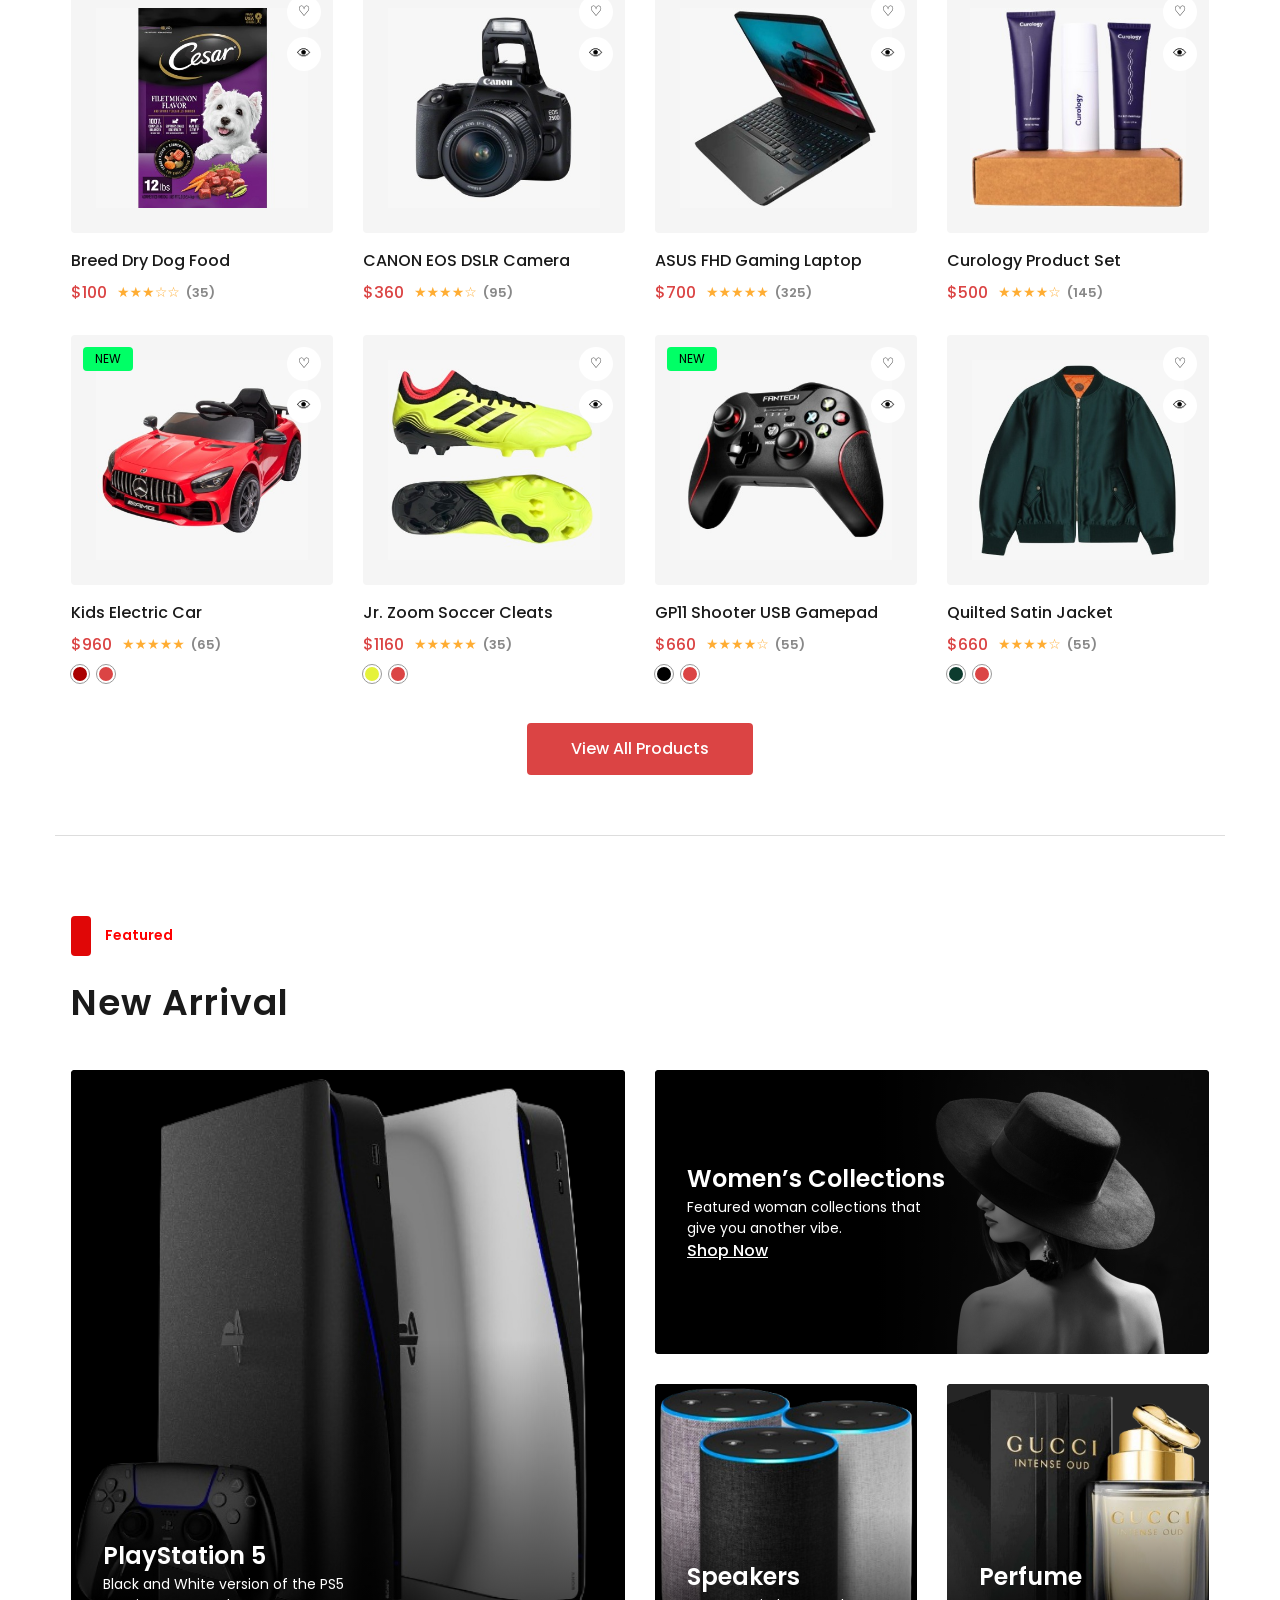
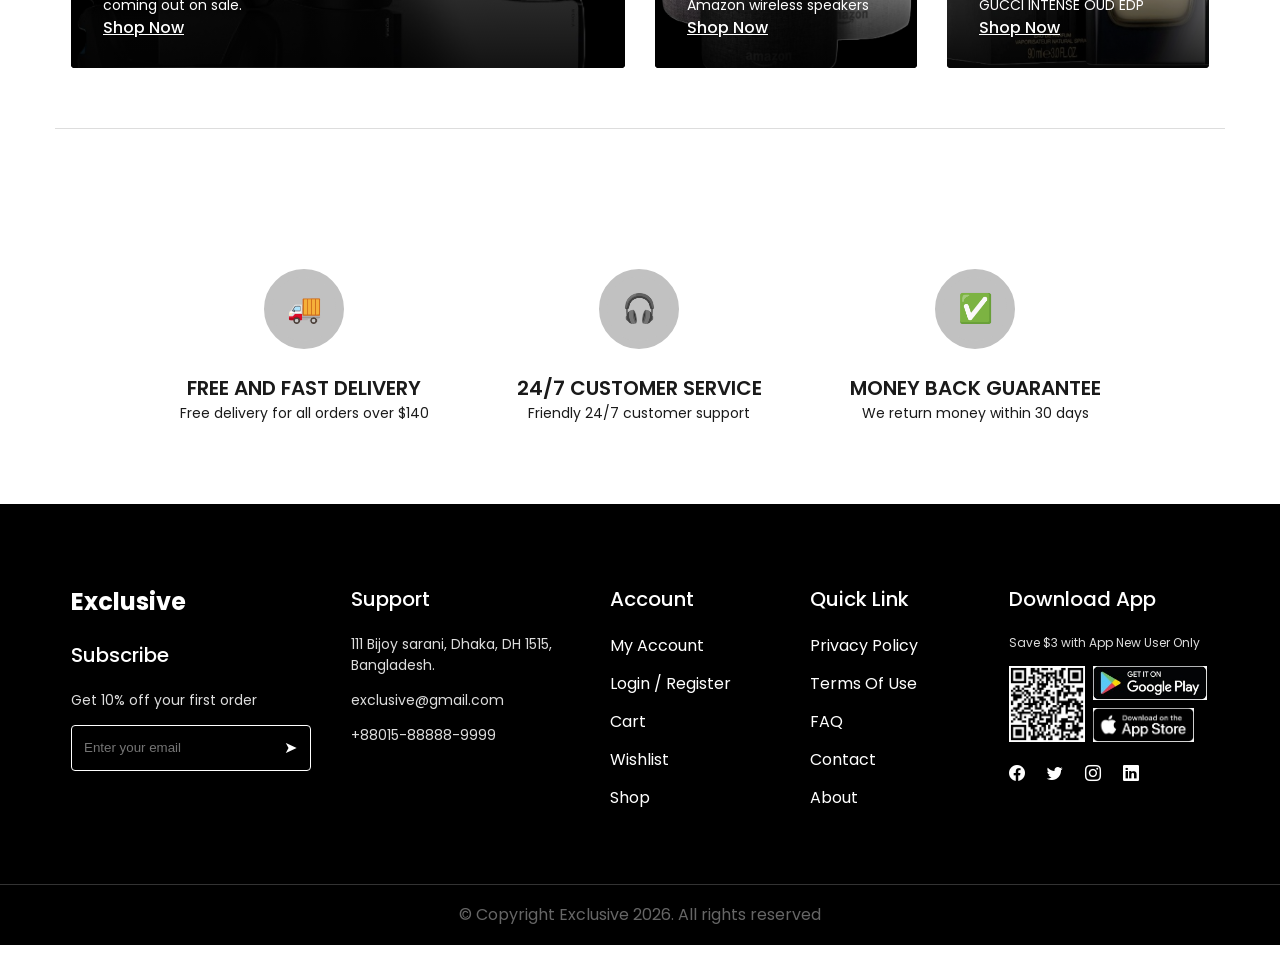
==== commit 148cfd9e: "Connect site navigation to storefront pages Co-authored-by: Copilot <223556219+Copilot@users.noreply" ====
--- a/figma.html
+++ b/figma.html
@@ -20,12 +20,12 @@
   <!-- Header -->
   <header class="header">
     <div class="container header_inner">
-      <a href="#" class="logo">Exclusive</a>
+      <a href="index.html" class="logo">Exclusive</a>
       <button class="menu-btn" id="menuBtn" aria-label="Toggle menu" aria-expanded="false">☰</button>
       <nav class="nav" id="nav">
-        <a href="#" class="active">Home</a>
+        <a href="index.html" class="active">Home</a>
         <a href="figma404.html">Contact</a>
-        <a href="figma404.html">About</a>
+        <a href="storefront/about.html">About</a>
         <a href="figmasign.html">Sign Up</a>
       </nav>
       <div class="header-tools">
@@ -33,8 +33,8 @@
           <input type="text" placeholder="What are you looking for?" aria-label="Search">
           <i class="bi bi-search search_button"></i>
         </form>
-        <a href="#" aria-label="Wishlist"><i class="bi bi-heart bit"></i></a>
-        <a href="#" aria-label="Cart"><i class="bi bi-cart3"></i></a>
+        <a href="storefront/wishlist.html" aria-label="Wishlist"><i class="bi bi-heart bit"></i></a>
+        <a href="figmacart.html" aria-label="Cart"><i class="bi bi-cart3"></i></a>
       </div>
     </div>
   </header>
@@ -171,8 +171,8 @@
         <h4>Subscribe</h4><p class="muted">Get 10% off your first order</p>
         <form onsubmit="return false" class="sub"><input type="email" placeholder="Enter your email" aria-label="Email"><button aria-label="Subscribe">➤</button></form></div>
       <div><h4>Support</h4><p class="muted">111 Bijoy sarani, Dhaka, DH 1515, Bangladesh.</p><p class="muted">exclusive@gmail.com</p><p class="muted">+88015-88888-9999</p></div>
-      <div><h4>Account</h4><a href="#">My Account</a><a href="#">Login / Register</a><a href="#">Cart</a><a href="#">Wishlist</a><a href="#">Shop</a></div>
-      <div><h4>Quick Link</h4><a href="#">Privacy Policy</a><a href="#">Terms Of Use</a><a href="#">FAQ</a><a href="#">Contact</a></div>
+      <div><h4>Account</h4><a href="figmasign.html">My Account</a><a href="figmasign.html">Login / Register</a><a href="figmacart.html">Cart</a><a href="storefront/wishlist.html">Wishlist</a><a href="index.html">Shop</a></div>
+      <div><h4>Quick Link</h4><a href="#">Privacy Policy</a><a href="#">Terms Of Use</a><a href="#">FAQ</a><a href="figma404.html">Contact</a><a href="storefront/about.html">About</a></div>
       <div>
         <h4>Download App</h4><p class="muted tiny">Save $3 with App New User Only</p>
         <div class="apps">
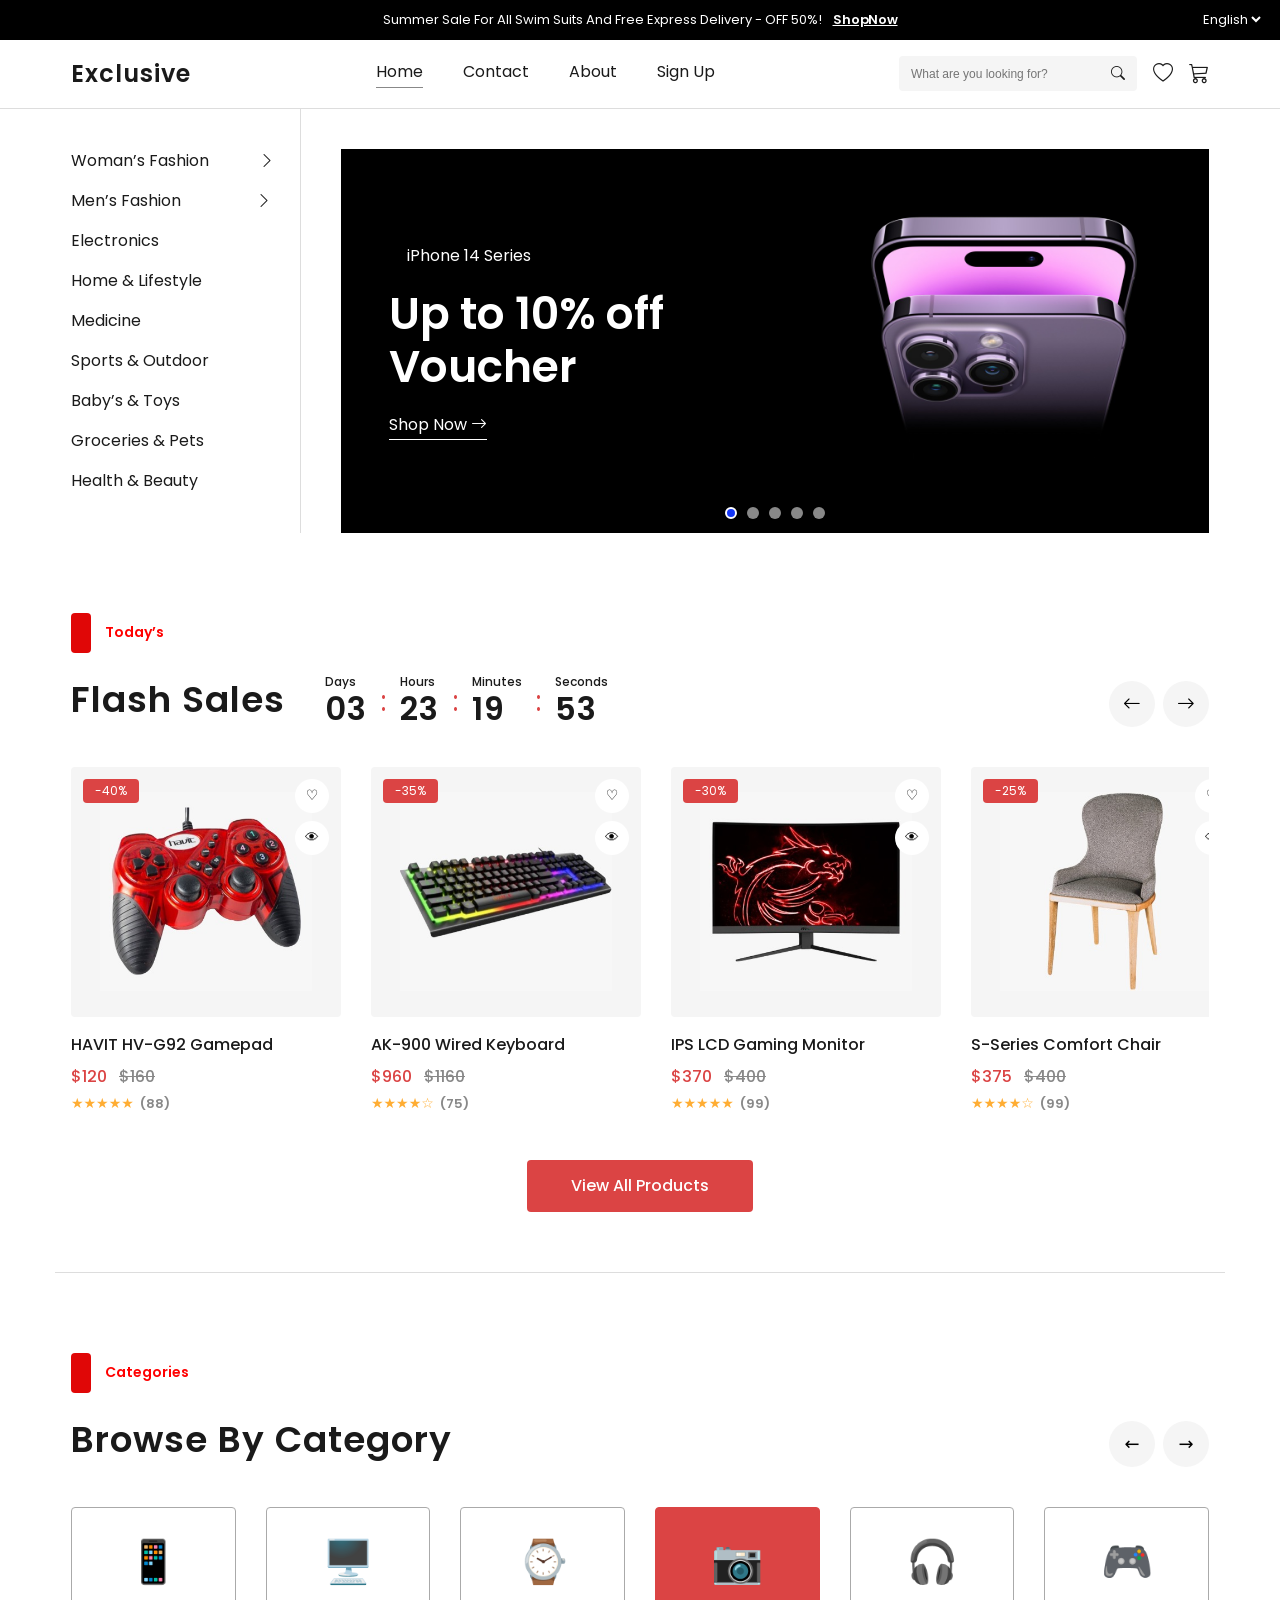
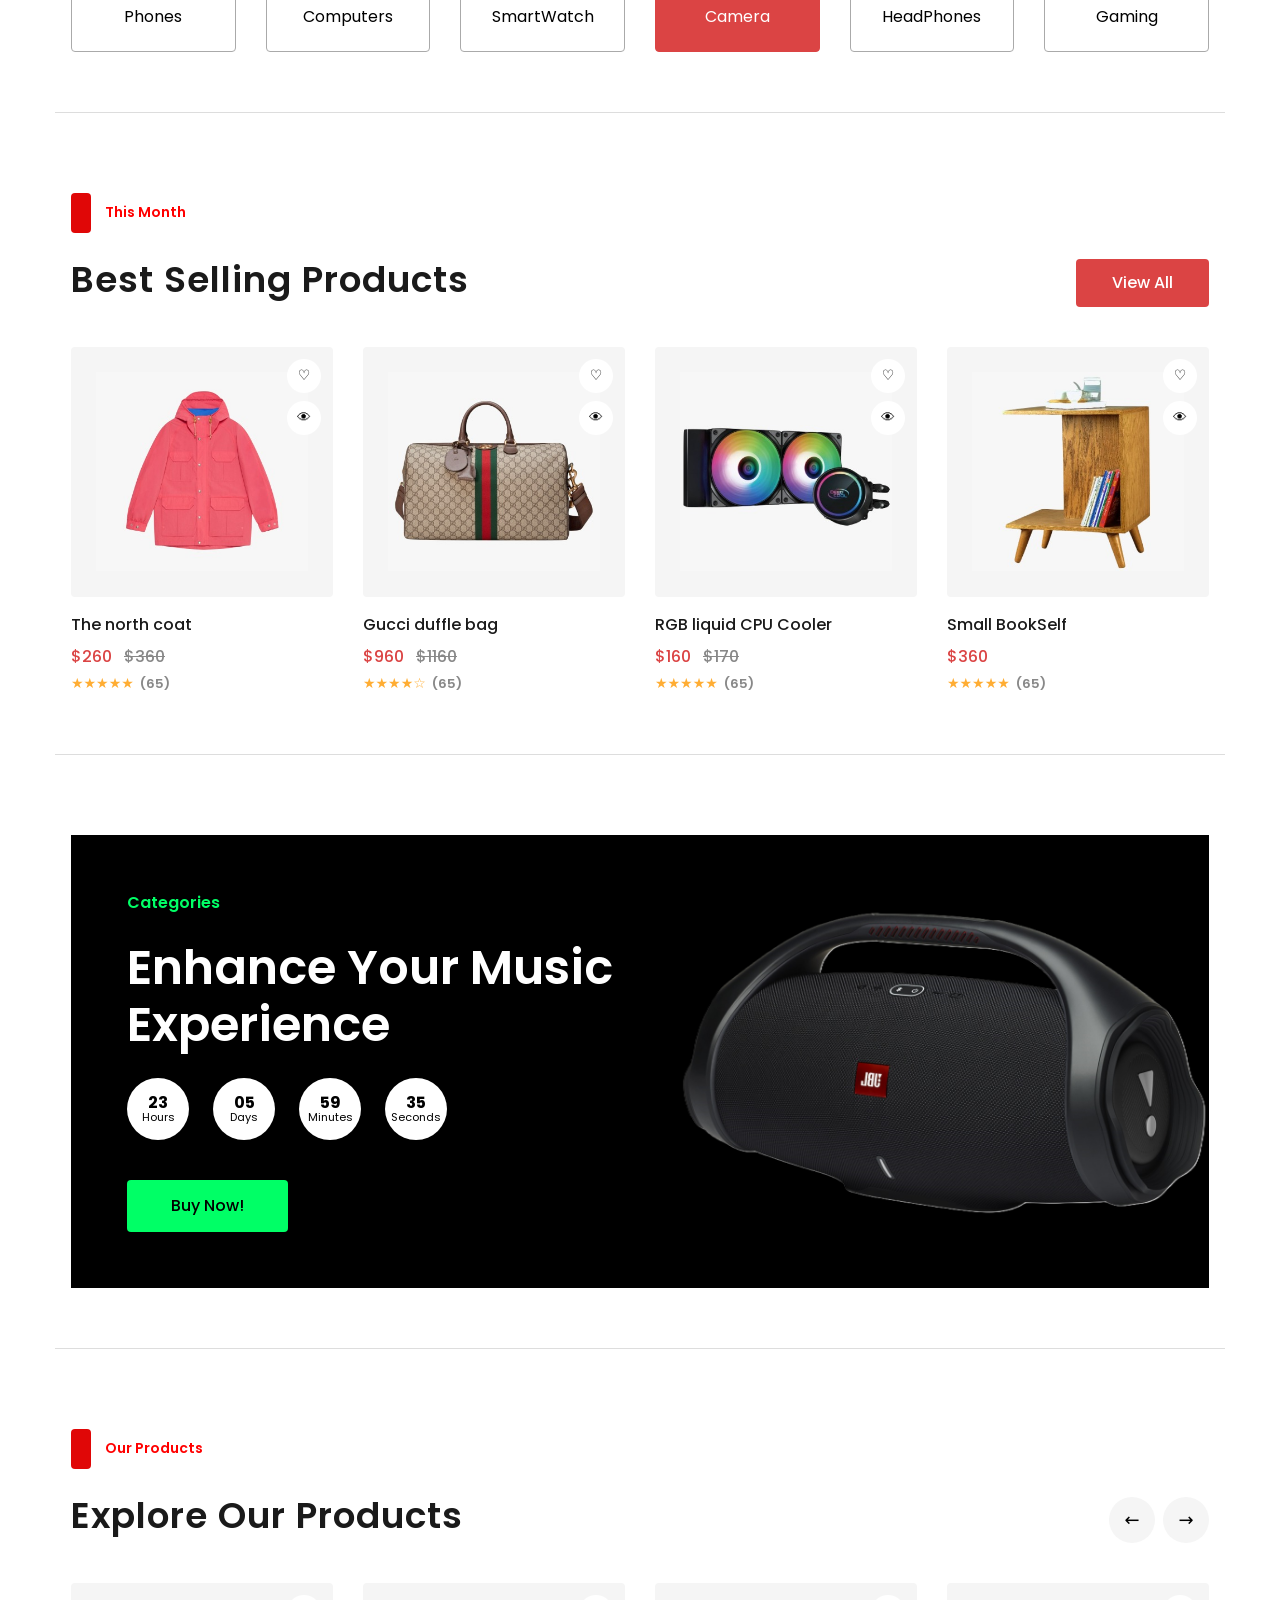
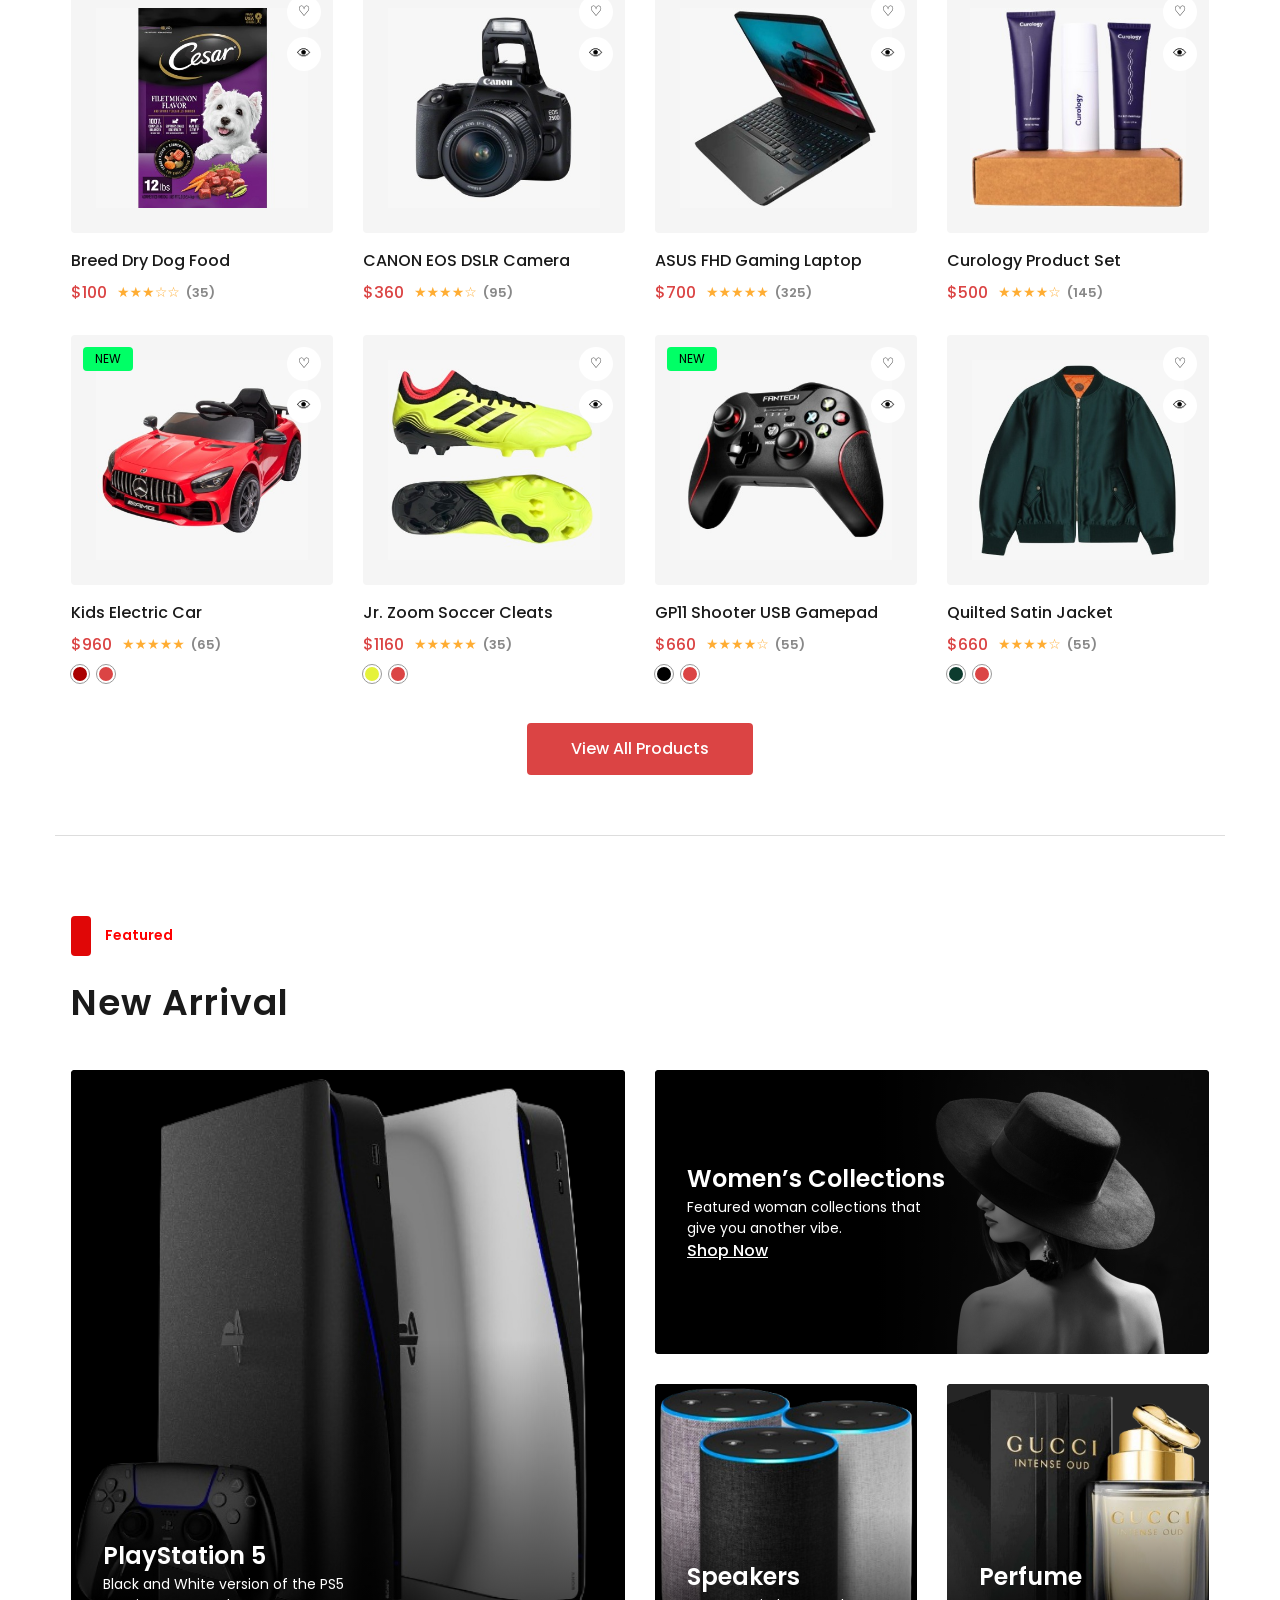
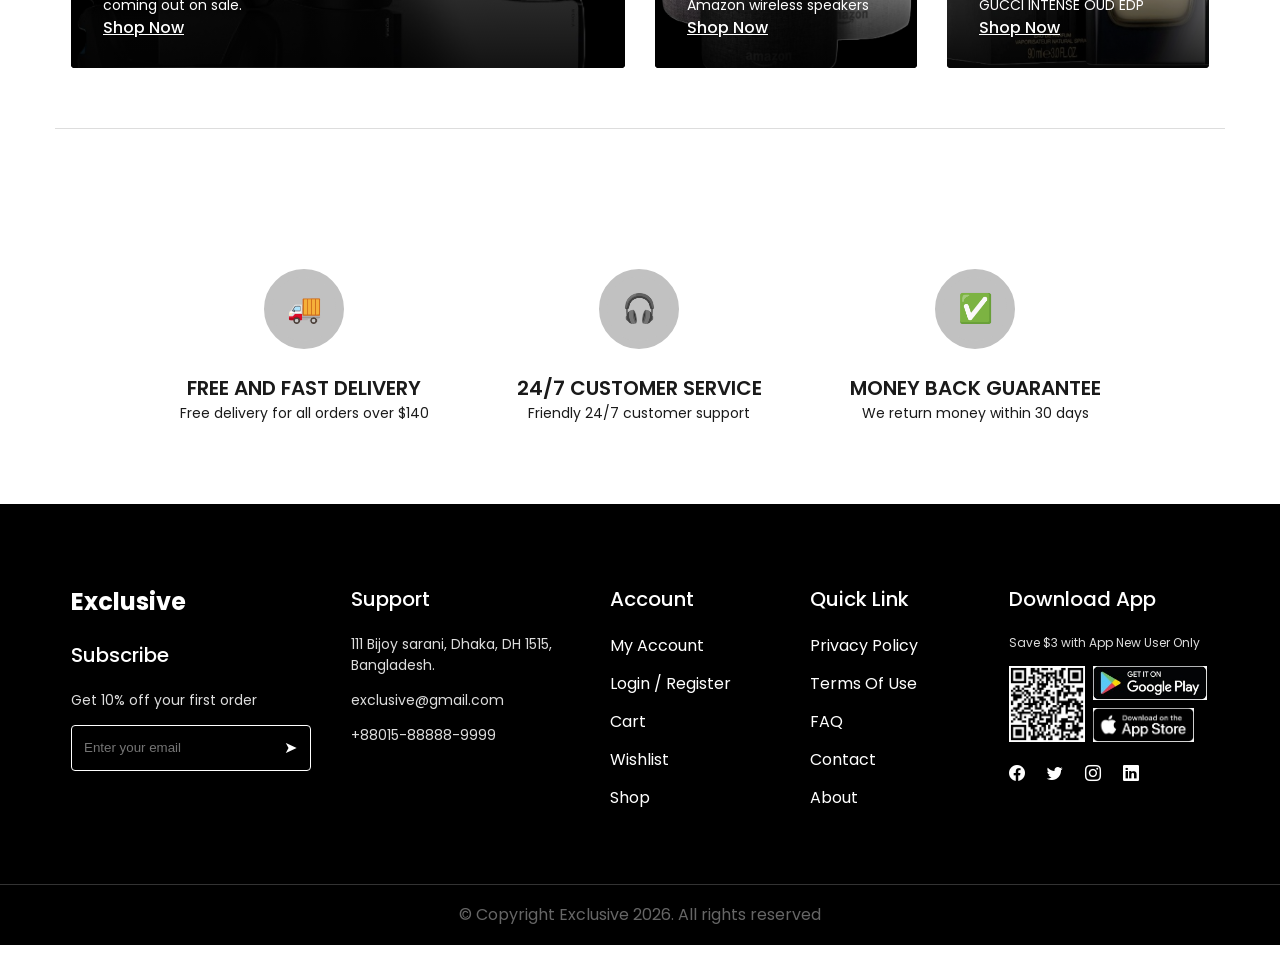
==== commit e94bc849: "Add responsive storefront login and signup pages Co-authored-by: Copilot <223556219+Copilot@users.no" ====
--- a/figma.html
+++ b/figma.html
@@ -26,7 +26,7 @@
         <a href="index.html" class="active">Home</a>
         <a href="figma404.html">Contact</a>
         <a href="storefront/about.html">About</a>
-        <a href="figmasign.html">Sign Up</a>
+        <a href="storefront/signup.html">Sign Up</a>
       </nav>
       <div class="header-tools">
         <form class="search" onsubmit="return false">
@@ -171,7 +171,7 @@
         <h4>Subscribe</h4><p class="muted">Get 10% off your first order</p>
         <form onsubmit="return false" class="sub"><input type="email" placeholder="Enter your email" aria-label="Email"><button aria-label="Subscribe">➤</button></form></div>
       <div><h4>Support</h4><p class="muted">111 Bijoy sarani, Dhaka, DH 1515, Bangladesh.</p><p class="muted">exclusive@gmail.com</p><p class="muted">+88015-88888-9999</p></div>
-      <div><h4>Account</h4><a href="figmasign.html">My Account</a><a href="figmasign.html">Login / Register</a><a href="figmacart.html">Cart</a><a href="storefront/wishlist.html">Wishlist</a><a href="index.html">Shop</a></div>
+      <div><h4>Account</h4><a href="storefront/login.html">My Account</a><a href="storefront/signup.html">Login / Register</a><a href="figmacart.html">Cart</a><a href="storefront/wishlist.html">Wishlist</a><a href="index.html">Shop</a></div>
       <div><h4>Quick Link</h4><a href="#">Privacy Policy</a><a href="#">Terms Of Use</a><a href="#">FAQ</a><a href="figma404.html">Contact</a><a href="storefront/about.html">About</a></div>
       <div>
         <h4>Download App</h4><p class="muted tiny">Save $3 with App New User Only</p>
